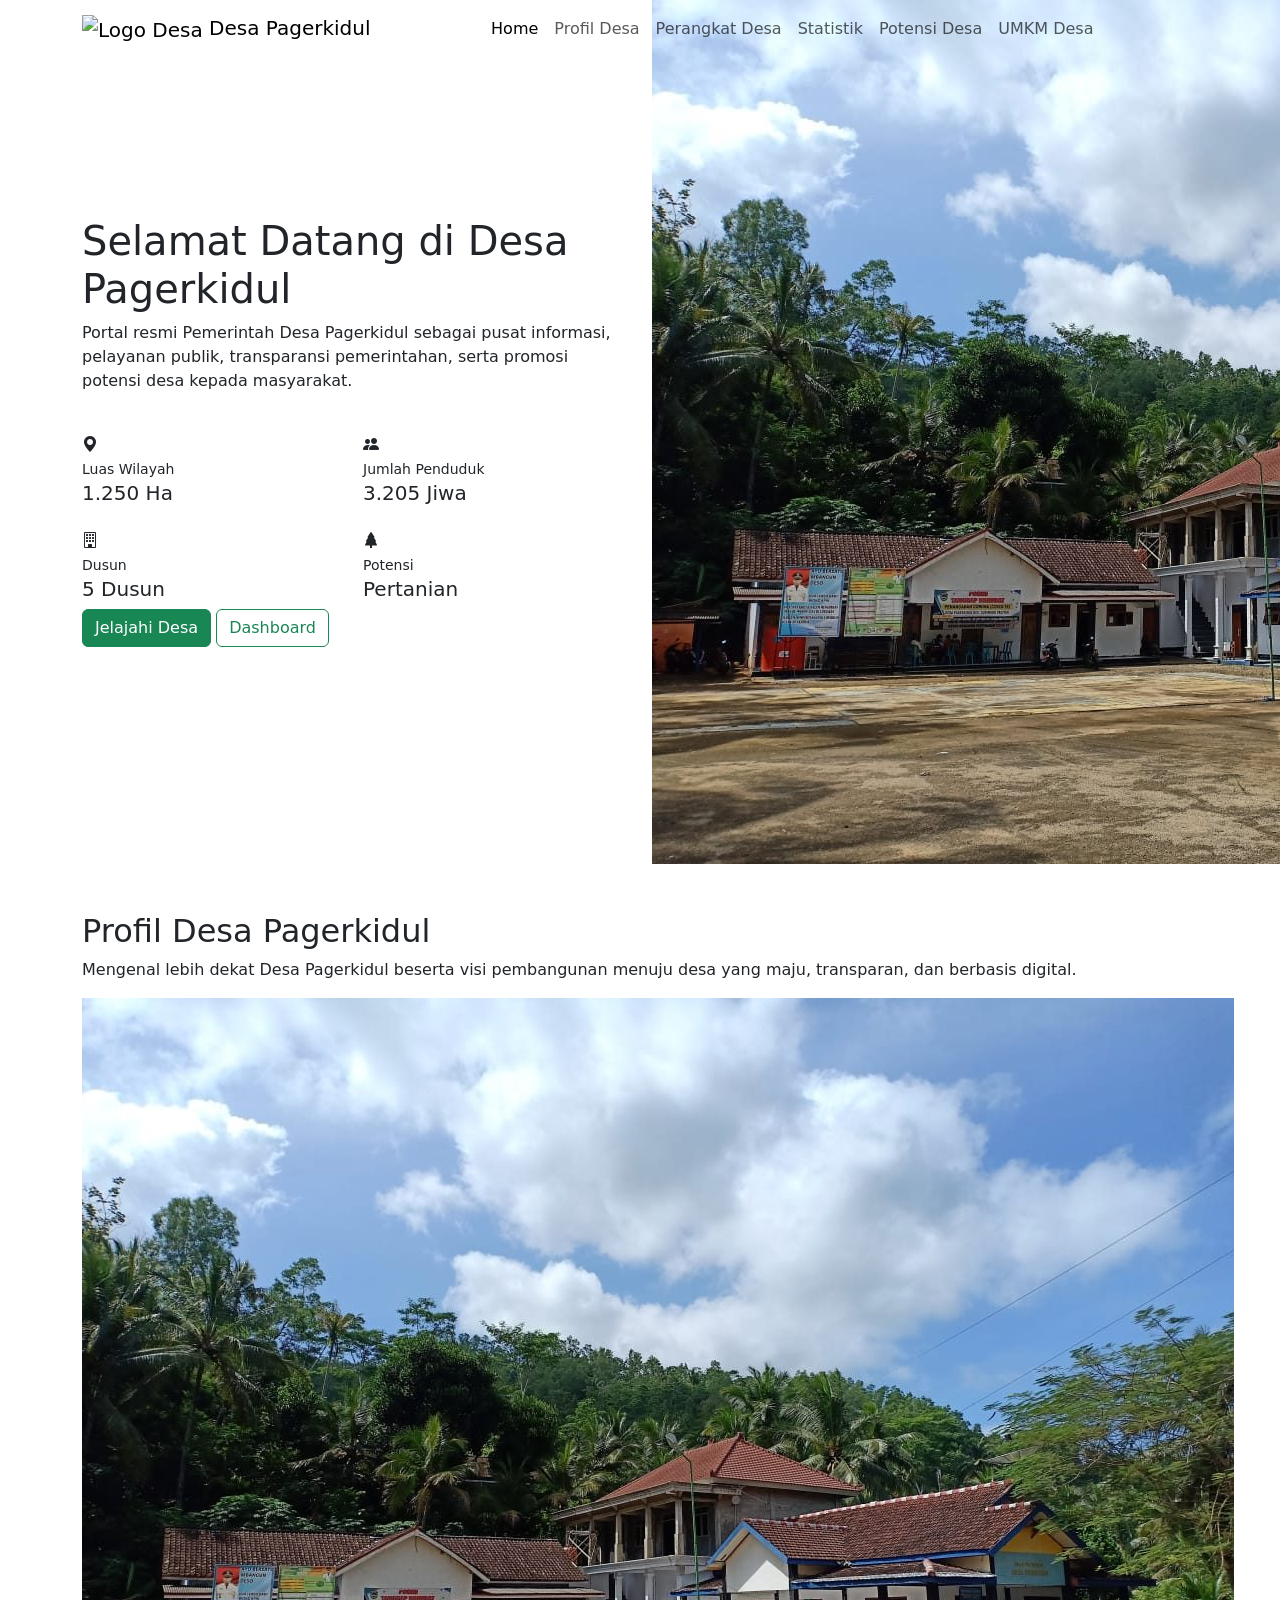
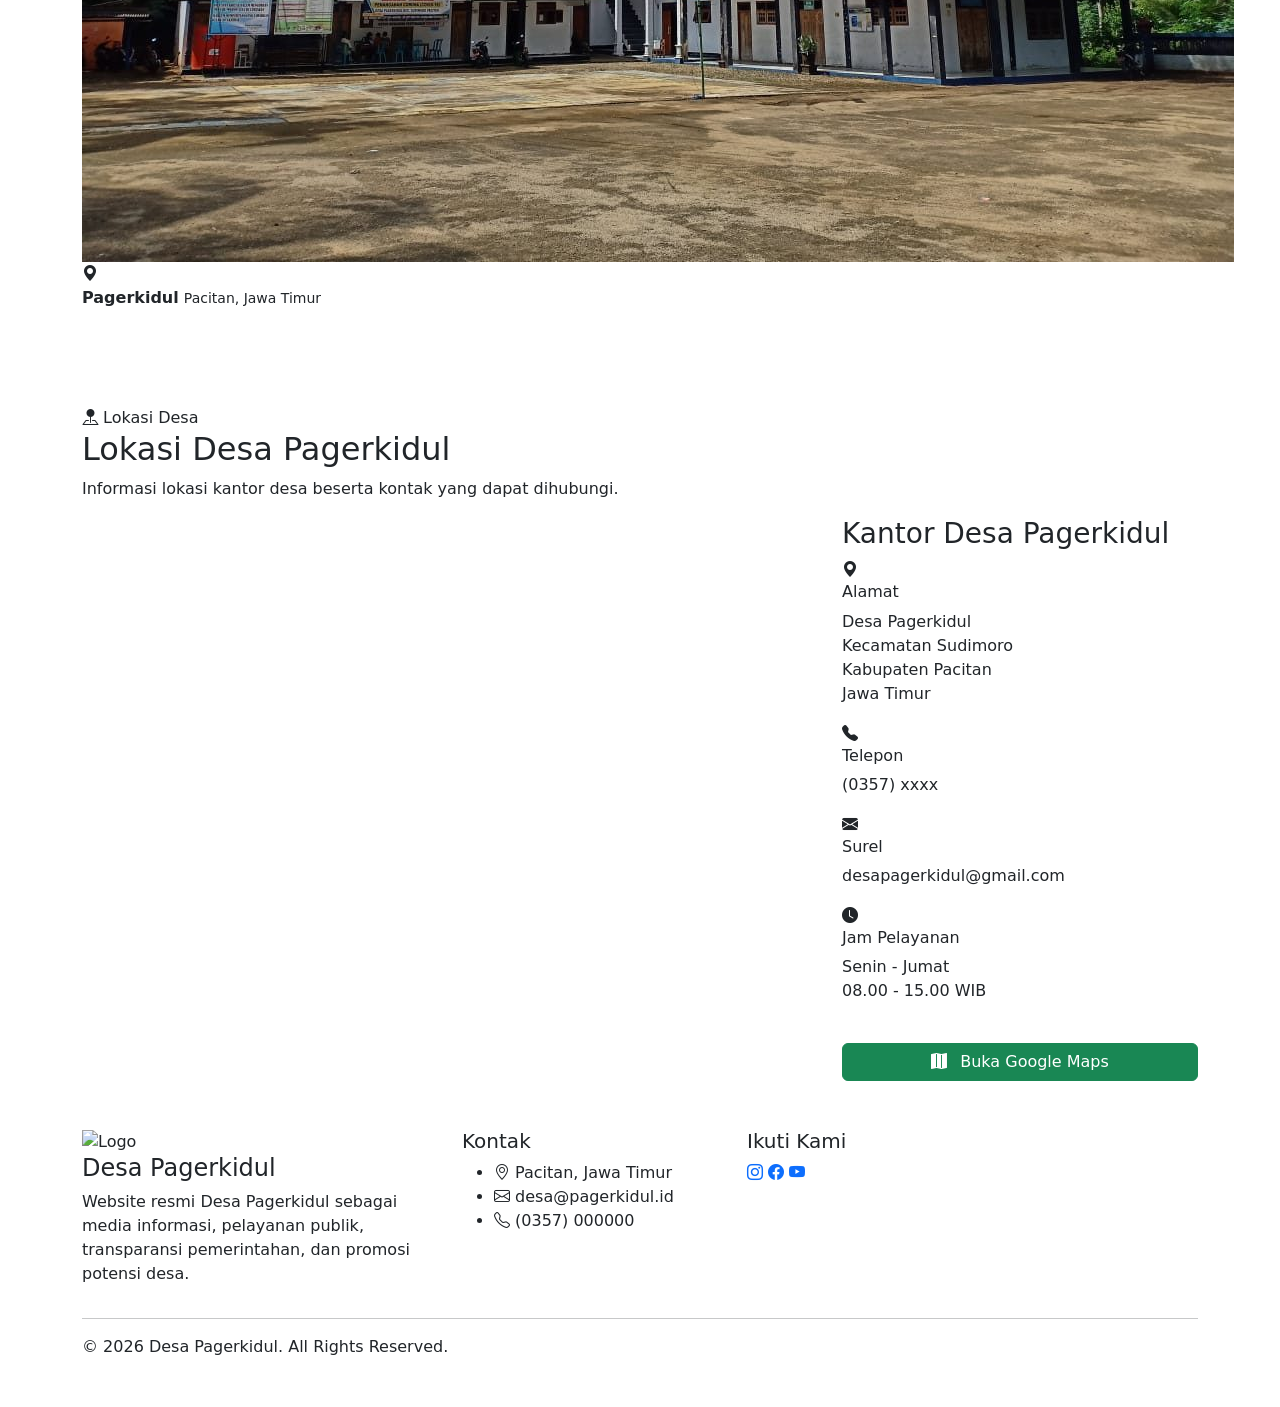
==== index.html @ 3f8c6edb "Fix image references after photo renames (desa.JPG to desa.jpg, foto.jpg to kepala desa-sunandi.jpg)" ====
<!DOCTYPE html>
<html lang="id">

<head>

    <meta charset="UTF-8">
    <meta name="viewport" content="width=device-width, initial-scale=1.0">
    <title>Desa Pagerkidul — Website Resmi Pemerintah Desa</title>
    <meta name="description" content="Website resmi Desa Pagerkidul, Kecamatan Sudimoro, Kabupaten Pacitan — profil desa, statistik, potensi, dan UMKM.">


    <!-- Bootstrap -->
    <link href="https://cdn.jsdelivr.net/npm/bootstrap@5.3.7/dist/css/bootstrap.min.css" rel="stylesheet">

    <!-- Bootstrap Icons -->
    <link rel="stylesheet" href="https://cdn.jsdelivr.net/npm/bootstrap-icons@1.13.1/font/bootstrap-icons.min.css">

    <!-- Google Font -->
    <link href="https://fonts.googleapis.com/css2?family=Poppins:wght@300;400;500;600;700;800&display=swap"
        rel="stylesheet">

    <!-- AOS -->
    <link href="https://unpkg.com/aos@2.3.4/dist/aos.css" rel="stylesheet">

    <!-- CSS -->
    <link rel="stylesheet" href="assets/css/style.css">
    <!-- Leaflet -->
    <link rel="stylesheet" href="https://unpkg.com/leaflet/dist/leaflet.css">
    <link rel="icon" href="assets/images/logo-pacitan.jpg">
    <link rel="stylesheet" href="https://cdn.jsdelivr.net/npm/glightbox/dist/css/glightbox.min.css">

    <script src="https://cdn.jsdelivr.net/npm/glightbox/dist/js/glightbox.min.js"></script>
</head>
<body>

    <!-- ===========================
            NAVBAR
    ============================ -->

    <nav class="navbar navbar-expand-lg fixed-top">

        <div class="container">

            <a class="navbar-brand" href="#home">

                <img src="assets/images/logo-pacitan.jpg" alt="Logo Desa">

                <span>Desa Pagerkidul</span>

            </a>

            <button class="navbar-toggler" type="button" data-bs-toggle="collapse" data-bs-target="#navbarMenu">

                <span class="navbar-toggler-icon"></span>

            </button>

            <div class="collapse navbar-collapse" id="navbarMenu">

                <ul class="navbar-nav mx-auto">

                    <li class="nav-item">
                        <a class="nav-link active" href="#home">Home</a>
                    </li>

                    <li class="nav-item">
                        <a class="nav-link" href="profil.html">Profil Desa</a>
                    </li>

                    <li class="nav-item">
                        <a class="nav-link" href="perangkat.html">Perangkat Desa</a>
                    </li>

                    <li class="nav-item">
                        <a class="nav-link" href="statistik.html">Statistik</a>
                    </li>

                    <li class="nav-item">
                        <a class="nav-link" href="potensi.html">Potensi Desa</a>
                    </li>

                    <li class="nav-item">
                        <a class="nav-link" href="umkm.html">UMKM Desa</a>
                    </li>



                </ul>

            </div>

        </div>

    </nav>

    <!-- ===========================
            HERO
    ============================ -->

    <section class="hero" id="home" data-aos="fade-up">

        <div class="container">

            <div class="row align-items-center gy-5">

                <div class="col-lg-6">

                    <h1>
                        Selamat Datang di
                        <span>Desa Pagerkidul</span>
                    </h1>

                    <p>
                        Portal resmi Pemerintah Desa Pagerkidul sebagai pusat informasi,
                        pelayanan publik, transparansi pemerintahan, serta promosi potensi
                        desa kepada masyarakat.
                    </p>

                    <div class="row g-3 mt-4">

                        <div class="col-6">
                            <div class="hero-info-card">
                                <i class="bi bi-geo-alt-fill"></i>
                                <div>
                                    <small>Luas Wilayah</small>
                                    <h5>1.250 Ha</h5>
                                </div>
                            </div>
                        </div>

                        <div class="col-6">
                            <div class="hero-info-card">
                                <i class="bi bi-people-fill"></i>
                                <div>
                                    <small>Jumlah Penduduk</small>
                                    <h5>3.205 Jiwa</h5>
                                </div>
                            </div>
                        </div>

                        <div class="col-6">
                            <div class="hero-info-card">
                                <i class="bi bi-building"></i>
                                <div>
                                    <small>Dusun</small>
                                    <h5>5 Dusun</h5>
                                </div>
                            </div>
                        </div>

                        <div class="col-6">
                            <div class="hero-info-card">
                                <i class="bi bi-tree-fill"></i>
                                <div>
                                    <small>Potensi</small>
                                    <h5>Pertanian</h5>
                                </div>
                            </div>
                        </div>

                    </div>

                    <div class="hero-button">
                        <a href="#profil" class="btn btn-success">Jelajahi Desa</a>
                        <a href="statistik.html" class="btn btn-outline-success">Dashboard</a>
                    </div>

                </div>

                <div class="col-lg-6">

                    <div class="hero-image-wrapper">
                        <img src="assets/images/desa.jpg" class="hero-image" alt="Desa Pagerkidul">
                    </div>

                </div>

            </div>

        </div>

    </section>

    <!-- SECTION DIVIDER -->
    <div class="divider-minimal">
        <span class="divider-dot-subtle"></span>
        <span class="divider-dot-subtle"></span>
        <span class="divider-dot-subtle"></span>
    </div>

    <!-- ===========================
     PROFIL DESA (Landing)
    ============================ -->

    <section class="about py-5" id="profil">

        <div class="container">

            <div class="section-title" data-aos="fade-up">
                <h2>Profil Desa Pagerkidul</h2>
                <p>
                    Mengenal lebih dekat Desa Pagerkidul beserta visi pembangunan
                    menuju desa yang maju, transparan, dan berbasis digital.
                </p>
            </div>

            <div class="row align-items-center g-5">

                <!-- FOTO -->
                <div class="col-lg-6" data-aos="fade-right">

                    <div class="about-image-wrapper">

                        <img src="assets/images/desa.jpg" class="about-image" alt="Desa Pagerkidul">

                        <div class="about-floating-card">

                            <i class="bi bi-geo-alt-fill"></i>

                            <div>
                                <strong>Pagerkidul</strong>
                                <small>Pacitan, Jawa Timur</small>
                            </div>

                        </div>

                    </div>

                </div>

                <!-- CONTENT -->
                <div class="col-lg-6">

                    <h2 class="about-title">Mengenal Desa Pagerkidul</h2>

                    <p class="about-desc">
                        Desa Pagerkidul merupakan salah satu desa di Kabupaten Pacitan
                        yang terus mengembangkan pelayanan publik berbasis informasi.
                    </p>

                    <div class="about-divider"></div>

                    <div class="vision-box">
                        <div class="icon-box">
                            <i class="bi bi-bullseye"></i>
                        </div>
                        <div>
                            <h5>Visi</h5>
                            <p>
                                Mewujudkan Desa Pagerkidul yang maju, mandiri,
                                transparan, sejahtera, dan berbasis teknologi informasi.
                            </p>
                        </div>
                    </div>

                    <div class="about-divider"></div>

<h5 class="mission-title">
                        <i class="bi bi-flag-fill"></i>
                        Misi
                    </h5>

                    <div class="mission-list">
                        <div class="mission-item"><i class="bi bi-check-circle-fill"></i>Pemerintahan Transparan</div>
                        <div class="mission-item"><i class="bi bi-check-circle-fill"></i>Pelayanan Publik Digital</div>
                        <div class="mission-item"><i class="bi bi-check-circle-fill"></i>Pengembangan Potensi Desa</div>
                        <div class="mission-item"><i class="bi bi-check-circle-fill"></i>Informasi Terpercaya</div>
                    </div>

                    <div class="about-buttons">
                        <a href="potensi.html" class="btn btn-success">Lihat Potensi</a>
                        <a href="#lokasi" class="btn btn-outline-success">Lokasi Desa</a>
                    </div>

                </div>

            </div>

        </div>

    </section>

    <!-- ===========================
        Lokasi (Landing)
    ============================ -->

    <!-- SECTION DIVIDER -->
    <div class="divider-minimal">
        <span class="divider-dot-subtle"></span>
        <span class="divider-dot-subtle"></span>
        <span class="divider-dot-subtle"></span>
    </div>

    <section class="map-section py-5" id="lokasi">

        <div class="container">

            <div class="section-title" data-aos="fade-up">

                <span class="section-badge">
                    <i class="bi bi-pin-map-fill"></i>
                    Lokasi Desa
                </span>

                <h2>Lokasi Desa Pagerkidul</h2>

                <p>
                    Informasi lokasi kantor desa beserta kontak yang dapat dihubungi.
                </p>

            </div>

            <div class="row g-4 align-items-stretch">

                <!-- MAP -->
                <div class="col-lg-8">

                    <div class="map-card">
                        <div id="map"></div>
                    </div>

                </div>

                <!-- INFO -->
                <div class="col-lg-4">

                    <div class="info-card">

                        <h3>Kantor Desa Pagerkidul</h3>

                        <div class="info-item">
                            <div class="info-icon"><i class="bi bi-geo-alt-fill"></i></div>
                            <div class="info-content">
                                <h6>Alamat</h6>
                                <p>
                                    Desa Pagerkidul<br>
                                    Kecamatan Sudimoro<br>
                                    Kabupaten Pacitan<br>
                                    Jawa Timur
                                </p>
                            </div>
                        </div>

                        <div class="info-item">
                            <div class="info-icon"><i class="bi bi-telephone-fill"></i></div>
                            <div class="info-content">
                                <h6>Telepon</h6>
                                <p>(0357) xxxx</p>
                            </div>
                        </div>

                        <div class="info-item">
                            <div class="info-icon"><i class="bi bi-envelope-fill"></i></div>
                            <div class="info-content">
<h6>Surel</h6>
                                <p>desapagerkidul@gmail.com</p>
                            </div>
                        </div>

                        <div class="info-item">
                            <div class="info-icon"><i class="bi bi-clock-fill"></i></div>
                            <div class="info-content">
                                <h6>Jam Pelayanan</h6>
                                <p>
                                    Senin - Jumat<br>
                                    08.00 - 15.00 WIB
                                </p>
                            </div>
                        </div>

                        <a href="https://www.google.com/maps?q=-8.235546364317507, 111.34908793723008"
                            target="_blank" class="btn btn-success w-100 mt-4">
                            <i class="bi bi-map-fill me-2"></i>
                            Buka Google Maps
                        </a>

                    </div>

                </div>

            </div>

        </div>

    </section>

    <!-- ===========================
        FOOTER
    ============================ -->

    <footer class="footer">

        <div class="container">

            <div class="row gy-5">

                <div class="col-lg-4">

                    <div class="footer-brand">
                        <img src="assets/images/logo-pacitan.jpg" class="footer-logo" alt="Logo">
                        <h4>Desa Pagerkidul</h4>
                    </div>

                    <p>
                        Website resmi Desa Pagerkidul sebagai media informasi,
                        pelayanan publik, transparansi pemerintahan,
                        dan promosi potensi desa.
                    </p>

                </div>



                <div class="col-lg-3">

                    <h5>Kontak</h5>

                    <ul>
                        <li><i class="bi bi-geo-alt"></i> Pacitan, Jawa Timur</li>
                        <li><i class="bi bi-envelope"></i> desa@pagerkidul.id</li>
                        <li><i class="bi bi-telephone"></i> (0357) 000000</li>
                    </ul>

                </div>

                <div class="col-lg-3">

                    <h5>Ikuti Kami</h5>

                    <div class="social">
                        <a href="#"><i class="bi bi-instagram"></i></a>
                        <a href="#"><i class="bi bi-facebook"></i></a>
                        <a href="#"><i class="bi bi-youtube"></i></a>
                    </div>

                </div>

            </div>

            <hr>

            <div class="copyright">
                © 2026 Desa Pagerkidul. All Rights Reserved.
            </div>

        </div>

    </footer>

    <!-- ===========================
        JAVASCRIPT
    ============================ -->

    <script src="https://cdn.jsdelivr.net/npm/bootstrap@5.3.7/dist/js/bootstrap.bundle.min.js"></script>

    <script src="https://unpkg.com/aos@2.3.4/dist/aos.js"></script>
    <script src="https://unpkg.com/leaflet/dist/leaflet.js"></script>

    <script>
        AOS.init({
            duration: 800,
            once: true,
            offset: 100
        });
    </script>

    <script>
        window.addEventListener("load", () => {
            if (window.location.hash) {
                const target = document.querySelector(window.location.hash);
                if (target) {
                    setTimeout(() => {
                        window.scrollTo({
                            top: target.offsetTop - 90,
                            behavior: "smooth"
                        });
                    }, 100);
                }
            }
        });
    </script>

    <script src="assets/js/script.js"></script>

</body>

</html>
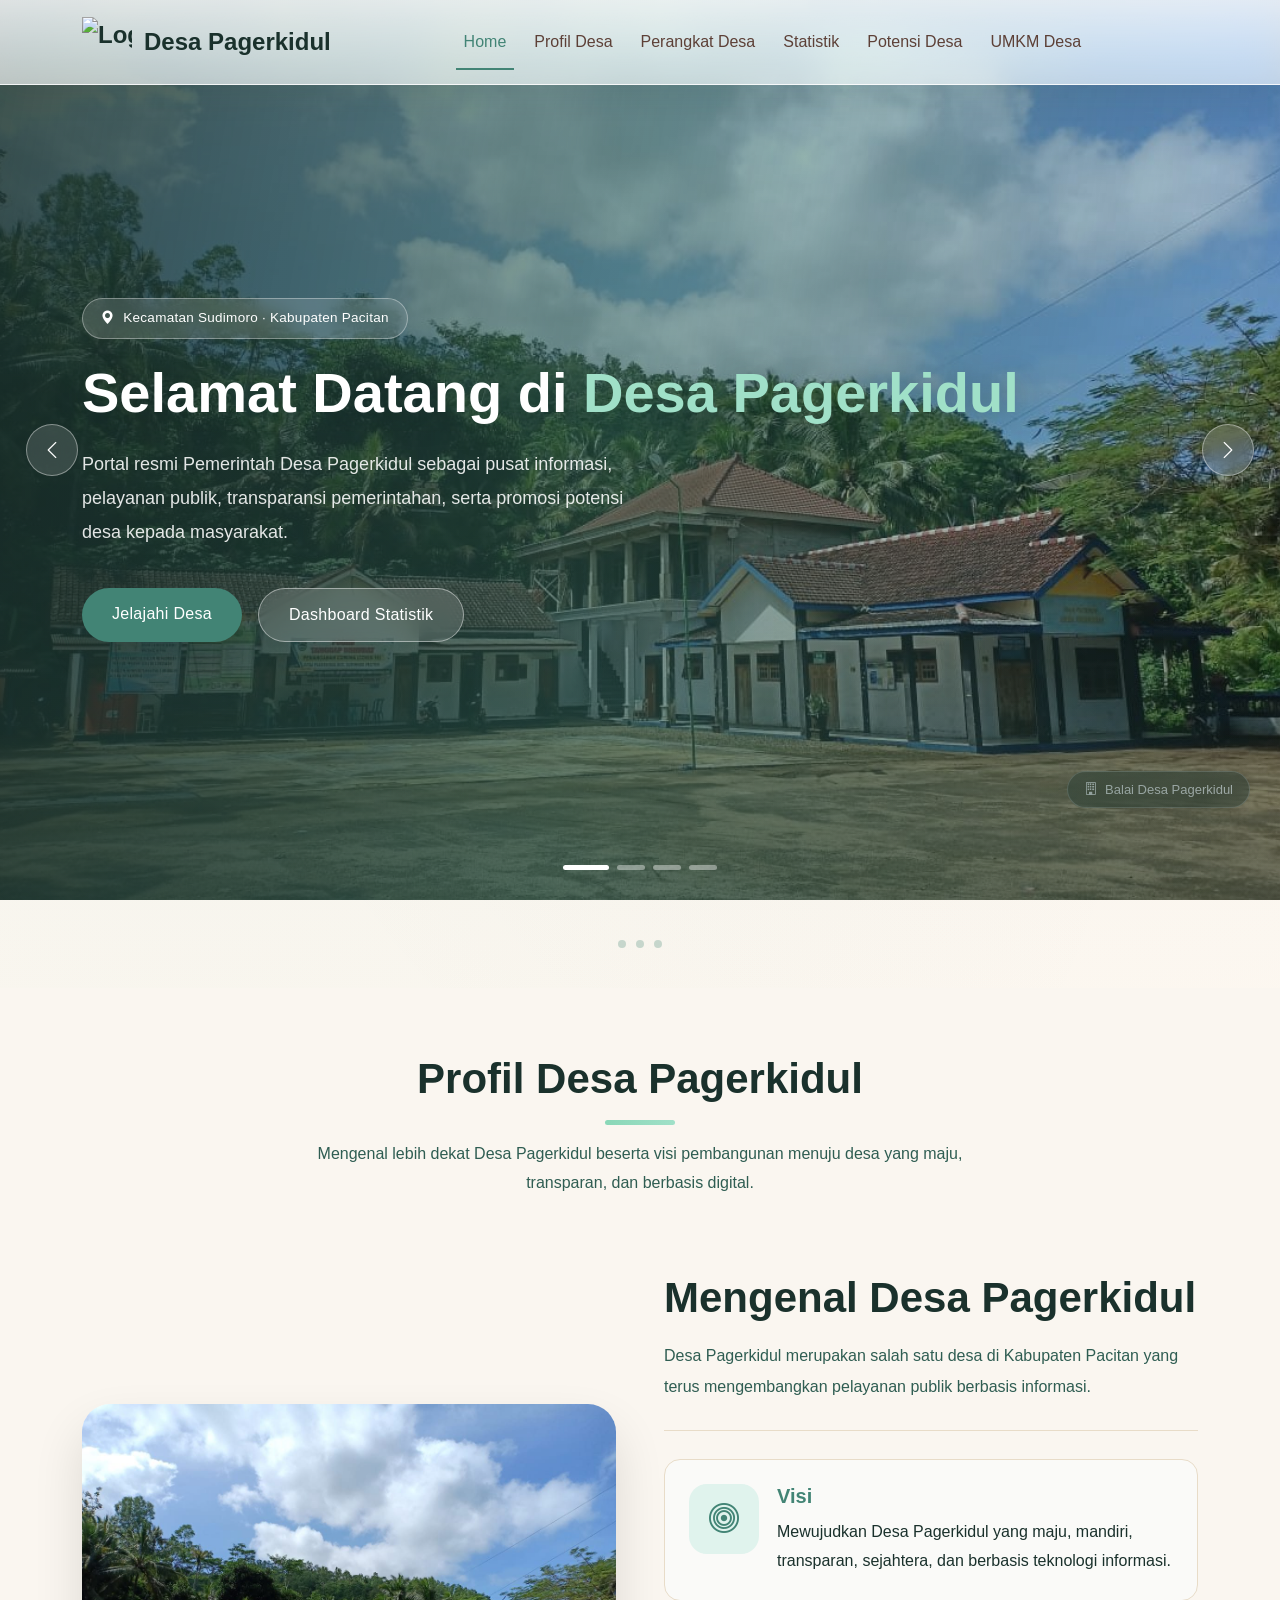
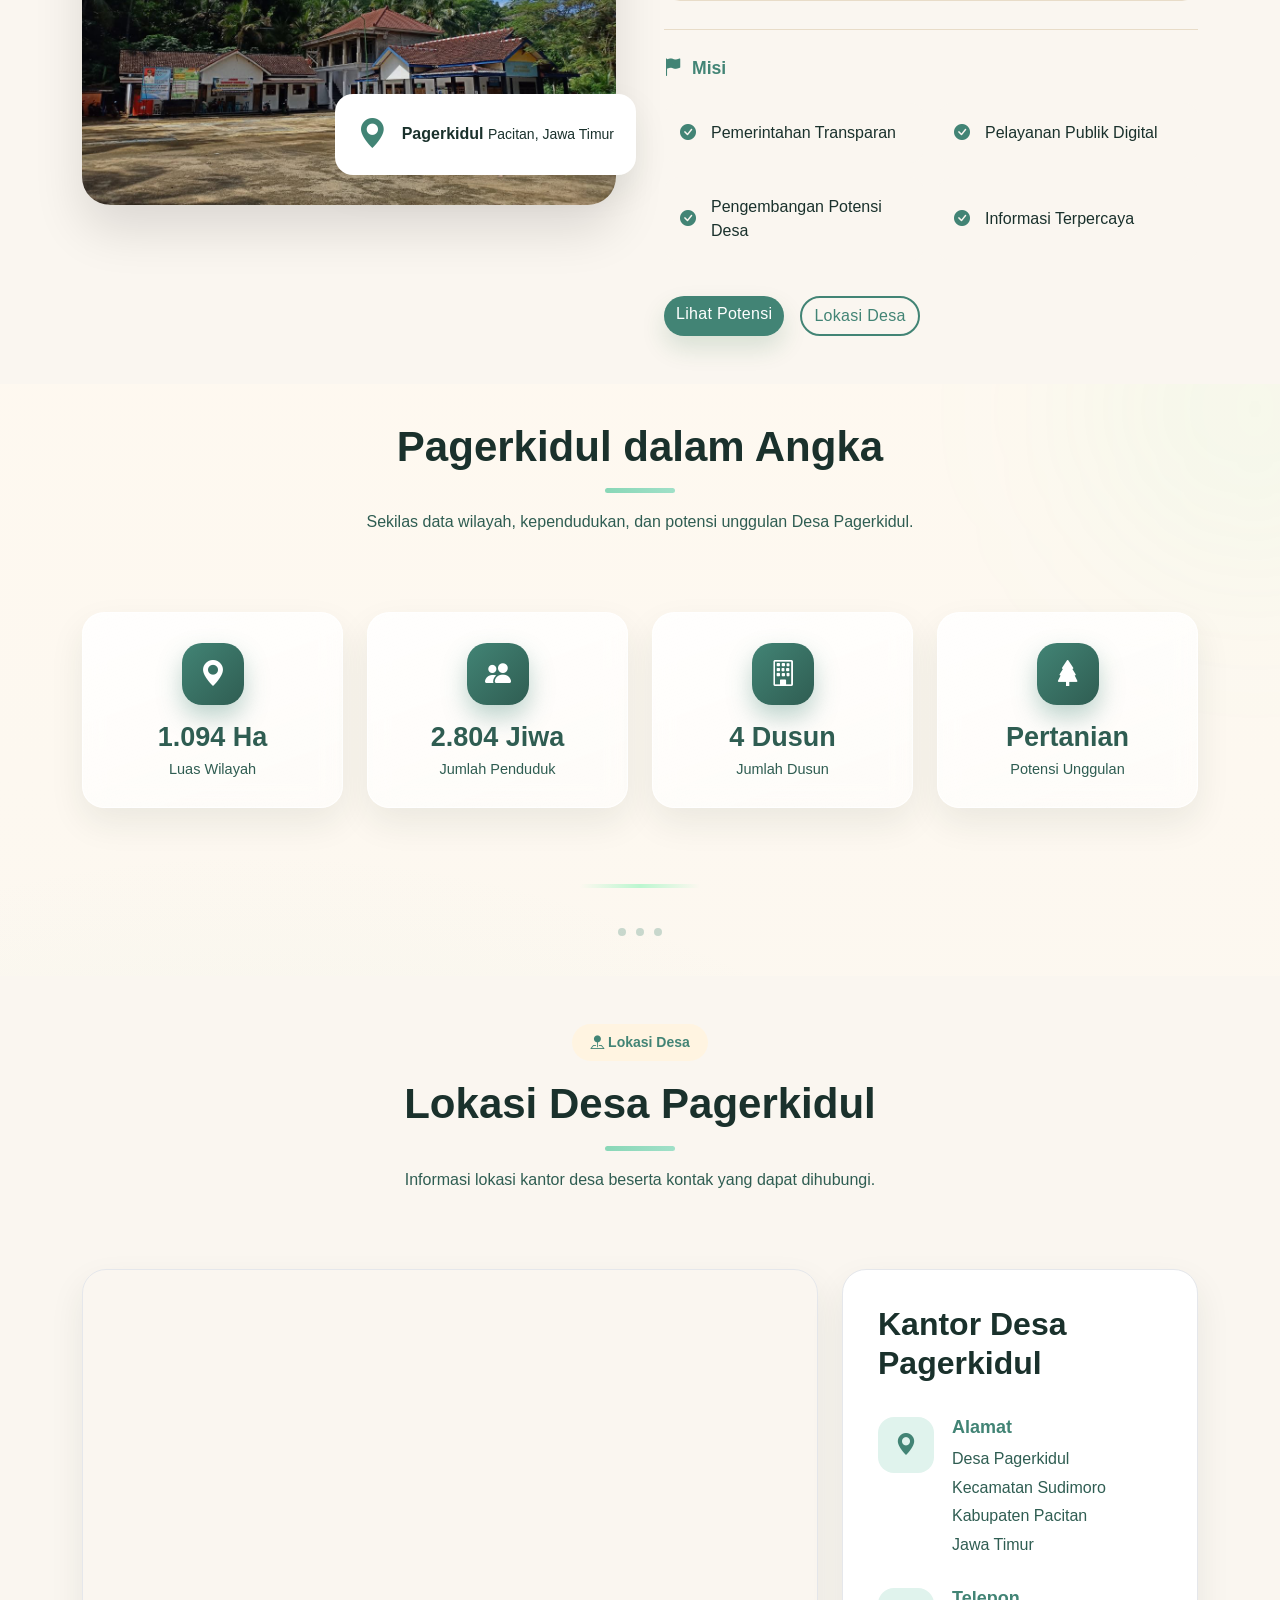
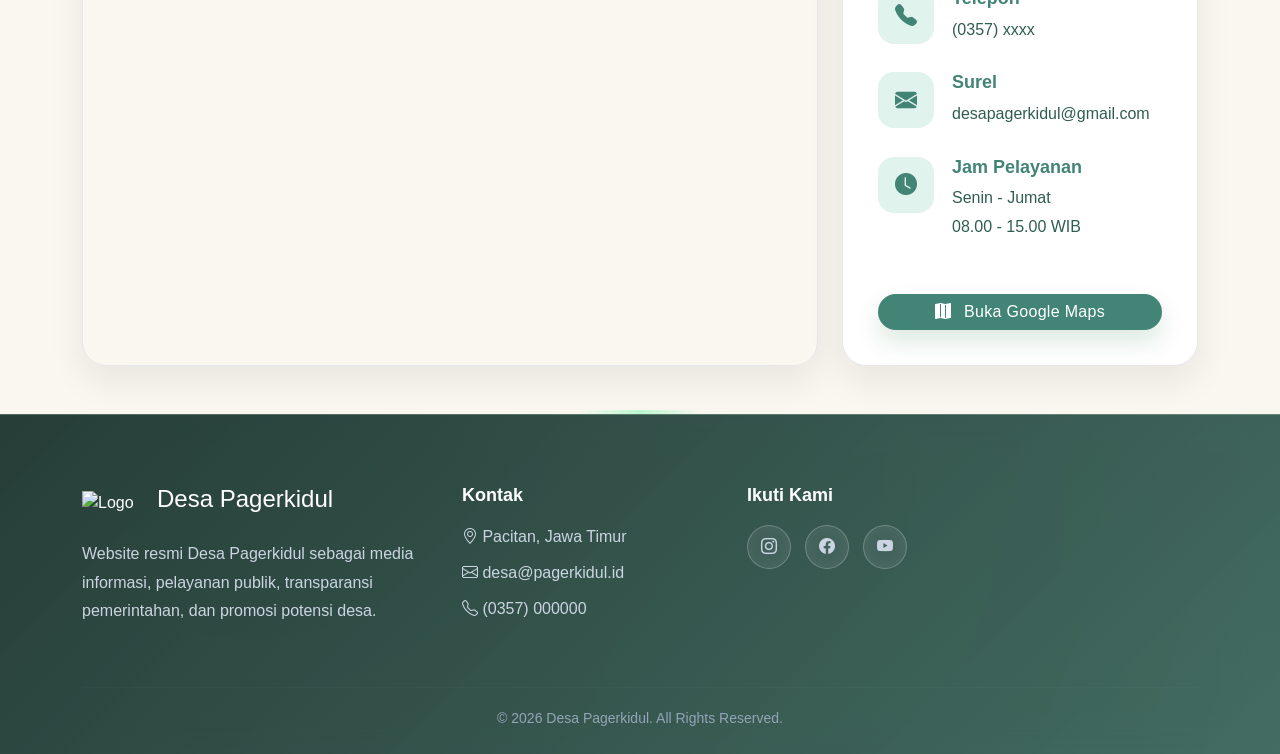
==== commit d24d2659: "Redesign Home: full-screen hero slideshow (3s), glass header/footer, stats moved below Visi & Misi" ====
--- a/index.html
+++ b/index.html
@@ -97,87 +97,68 @@
             HERO
     ============================ -->
 
-    <section class="hero" id="home" data-aos="fade-up">
-
-        <div class="container">
-
-            <div class="row align-items-center gy-5">
-
-                <div class="col-lg-6">
-
-                    <h1>
-                        Selamat Datang di
-                        <span>Desa Pagerkidul</span>
-                    </h1>
-
-                    <p>
-                        Portal resmi Pemerintah Desa Pagerkidul sebagai pusat informasi,
-                        pelayanan publik, transparansi pemerintahan, serta promosi potensi
-                        desa kepada masyarakat.
-                    </p>
-
-                    <div class="row g-3 mt-4">
-
-                        <div class="col-6">
-                            <div class="hero-info-card">
-                                <i class="bi bi-geo-alt-fill"></i>
-                                <div>
-                                    <small>Luas Wilayah</small>
-                                    <h5>1.250 Ha</h5>
-                                </div>
-                            </div>
-                        </div>
-
-                        <div class="col-6">
-                            <div class="hero-info-card">
-                                <i class="bi bi-people-fill"></i>
-                                <div>
-                                    <small>Jumlah Penduduk</small>
-                                    <h5>3.205 Jiwa</h5>
-                                </div>
-                            </div>
-                        </div>
-
-                        <div class="col-6">
-                            <div class="hero-info-card">
-                                <i class="bi bi-building"></i>
-                                <div>
-                                    <small>Dusun</small>
-                                    <h5>5 Dusun</h5>
-                                </div>
-                            </div>
-                        </div>
-
-                        <div class="col-6">
-                            <div class="hero-info-card">
-                                <i class="bi bi-tree-fill"></i>
-                                <div>
-                                    <small>Potensi</small>
-                                    <h5>Pertanian</h5>
-                                </div>
-                            </div>
-                        </div>
-
-                    </div>
-
-                    <div class="hero-button">
-                        <a href="#profil" class="btn btn-success">Jelajahi Desa</a>
-                        <a href="statistik.html" class="btn btn-outline-success">Dashboard</a>
-                    </div>
-
-                </div>
-
-                <div class="col-lg-6">
-
-                    <div class="hero-image-wrapper">
-                        <img src="assets/images/desa.jpg" class="hero-image" alt="Desa Pagerkidul">
-                    </div>
-
-                </div>
-
-            </div>
-
-        </div>
+    <section class="hero hero-full" id="home">
+
+        <div class="hero-slides" aria-hidden="true">
+
+            <div class="hero-slide active">
+                <img src="assets/images/desa.jpg" alt="Balai Desa Pagerkidul">
+                <span class="hero-slide-caption"><i class="bi bi-building"></i> Balai Desa Pagerkidul</span>
+            </div>
+
+            <div class="hero-slide">
+                <img src="assets/images/slide-pantai-1.jpg" alt="Pantai di Desa Pagerkidul" loading="lazy">
+                <span class="hero-slide-caption"><i class="bi bi-water"></i> Pantai Pagerkidul</span>
+            </div>
+
+            <div class="hero-slide">
+                <img src="assets/images/slide-pantai-2.jpg" alt="Keindahan pantai Desa Pagerkidul" loading="lazy">
+                <span class="hero-slide-caption"><i class="bi bi-sunrise"></i> Pesona Pantai Selatan</span>
+            </div>
+
+            <div class="hero-slide">
+                <img src="assets/images/slide-musdes.jpg" alt="Kegiatan musyawarah desa bersama KKN-PPM UGM" loading="lazy">
+                <span class="hero-slide-caption"><i class="bi bi-people"></i> Musyawarah Desa &amp; KKN-PPM UGM</span>
+            </div>
+
+        </div>
+
+        <div class="hero-overlay"></div>
+
+        <div class="container hero-content">
+
+            <span class="hero-badge" data-aos="fade-down">
+                <i class="bi bi-geo-alt-fill"></i>
+                Kecamatan Sudimoro &middot; Kabupaten Pacitan
+            </span>
+
+            <h1 data-aos="fade-up">
+                Selamat Datang di
+                <span>Desa Pagerkidul</span>
+            </h1>
+
+            <p data-aos="fade-up" data-aos-delay="100">
+                Portal resmi Pemerintah Desa Pagerkidul sebagai pusat informasi,
+                pelayanan publik, transparansi pemerintahan, serta promosi potensi
+                desa kepada masyarakat.
+            </p>
+
+            <div class="hero-button" data-aos="fade-up" data-aos-delay="200">
+                <a href="#profil" class="btn btn-success">Jelajahi Desa</a>
+                <a href="statistik.html" class="btn btn-glass">Dashboard Statistik</a>
+            </div>
+
+        </div>
+
+        <button class="hero-nav hero-prev" type="button" aria-label="Foto sebelumnya">
+            <i class="bi bi-chevron-left"></i>
+        </button>
+
+        <button class="hero-nav hero-next" type="button" aria-label="Foto berikutnya">
+            <i class="bi bi-chevron-right"></i>
+        </button>
+
+        <div class="hero-dots" aria-label="Pilih foto"></div>
 
     </section>
 
@@ -272,6 +253,62 @@
                         <a href="#lokasi" class="btn btn-outline-success">Lokasi Desa</a>
                     </div>
 
+                </div>
+
+            </div>
+
+        </div>
+
+    </section>
+
+    <!-- ===========================
+        STATISTIK SINGKAT (setelah Visi & Misi)
+    ============================ -->
+
+    <section class="stats-section" id="statistik-singkat">
+
+        <div class="container">
+
+            <div class="section-title" data-aos="fade-up">
+                <h2>Pagerkidul dalam Angka</h2>
+                <p>
+                    Sekilas data wilayah, kependudukan, dan potensi unggulan
+                    Desa Pagerkidul.
+                </p>
+            </div>
+
+            <div class="row g-4">
+
+                <div class="col-6 col-lg-3" data-aos="fade-up">
+                    <div class="stat-card">
+                        <div class="stat-icon"><i class="bi bi-geo-alt-fill"></i></div>
+                        <h3><span class="stat-number" data-count="1250">0</span> Ha</h3>
+                        <p>Luas Wilayah</p>
+                    </div>
+                </div>
+
+                <div class="col-6 col-lg-3" data-aos="fade-up" data-aos-delay="100">
+                    <div class="stat-card">
+                        <div class="stat-icon"><i class="bi bi-people-fill"></i></div>
+                        <h3><span class="stat-number" data-count="3205">0</span> Jiwa</h3>
+                        <p>Jumlah Penduduk</p>
+                    </div>
+                </div>
+
+                <div class="col-6 col-lg-3" data-aos="fade-up" data-aos-delay="200">
+                    <div class="stat-card">
+                        <div class="stat-icon"><i class="bi bi-building"></i></div>
+                        <h3><span class="stat-number" data-count="5">0</span> Dusun</h3>
+                        <p>Jumlah Dusun</p>
+                    </div>
+                </div>
+
+                <div class="col-6 col-lg-3" data-aos="fade-up" data-aos-delay="300">
+                    <div class="stat-card">
+                        <div class="stat-icon"><i class="bi bi-tree-fill"></i></div>
+                        <h3>Pertanian</h3>
+                        <p>Potensi Unggulan</p>
+                    </div>
                 </div>
 
             </div>
--- a/assets/css/style.css
+++ b/assets/css/style.css
@@ -0,0 +1,2631 @@
+/* =====================================================
+   ROOT
+===================================================== */
+
+:root {
+    --primary: #428475;
+    --primary-dark: #2F5D52;
+    --primary-light: #89D7B7;
+
+    --accent: #89D7B7;
+    --accent-light: #A0E0C8;
+
+    --secondary: #FFF4E1;
+
+    --text: #1A312C;
+    --text-light: #2F5D52;
+
+    --background: #F9F6F0;
+
+    --border: #E8DCC8;
+
+    --shadow: 0 15px 35px rgba(26, 49, 44, .08);
+
+    --radius: 22px;
+}
+
+
+/* =====================================================
+   RESET
+===================================================== */
+
+* {
+    margin: 0;
+    padding: 0;
+    box-sizing: border-box;
+}
+
+html {
+    scroll-behavior: smooth;
+}
+
+body {
+
+    font-family: 'Poppins', sans-serif;
+    color: var(--text);
+    overflow-x: hidden;
+
+    background:
+        radial-gradient(circle at 15% 15%, rgba(66, 132, 117, .06), transparent 28%),
+        radial-gradient(circle at 85% 10%, rgba(26, 49, 44, .04), transparent 25%),
+        radial-gradient(circle at 20% 90%, rgba(137, 215, 183, .2), transparent 30%),
+        linear-gradient(180deg,
+            #FFFBF7 0%,
+            #FFF9F0 40%,
+            #F9F6F0 100%);
+
+}
+
+img {
+    display: block;
+    max-width: 100%;
+    transition: .35s;
+}
+
+.hero-image,
+.about-image,
+.gallery-item img {
+    will-change: transform;
+}
+
+a {
+
+    text-decoration: none;
+
+}
+
+section {
+    padding: 60px 0;
+    position: relative;
+    overflow: hidden;
+    z-index: 1;
+}
+
+section::before {
+
+    content: "";
+
+    position: absolute;
+
+    width: 350px;
+    height: 350px;
+
+    border-radius: 50%;
+
+    background: rgba(74, 222, 128, .05);
+
+    filter: blur(90px);
+
+    top: -150px;
+    right: -150px;
+
+    pointer-events: none;
+
+}
+
+section:nth-child(even)::before {
+
+    left: -150px;
+    right: auto;
+
+}
+
+
+/* =====================================================
+   SECTION TITLE
+===================================================== */
+
+.section-title {
+    text-align: center;
+    margin-bottom: 75px;
+    max-width: 720px;
+    margin-left: auto;
+    margin-right: auto;
+}
+
+.section-title h2::after {
+
+    content: "";
+
+    display: block;
+
+    width: 70px;
+    height: 5px;
+
+    margin: 16px auto 0;
+
+    border-radius: 999px;
+
+    background: linear-gradient(90deg, var(--accent), var(--accent-light));
+
+}
+
+.section-title span {
+
+    display: inline-block;
+    padding: 8px 18px;
+
+    border-radius: 999px;
+
+    background: var(--secondary);
+
+    color: var(--primary);
+
+    font-size: 14px;
+    font-weight: 600;
+
+}
+
+.section-title h2 {
+
+    margin-top: 18px;
+
+    font-size: 42px;
+    font-weight: 700;
+
+}
+
+.section-title p {
+    margin-top: 15px;
+    color: var(--text-light);
+    line-height: 1.8;
+    max-width: 650px;
+    margin-left: auto;
+    margin-right: auto;
+}
+
+
+/* =====================================================
+   NAVBAR
+===================================================== */
+
+.navbar {
+    background: rgba(255, 255, 255, .94);
+    backdrop-filter: blur(18px);
+    padding: 12px 0;
+    transition: .35s;
+    box-shadow: 0 4px 18px rgba(0, 0, 0, .05);
+    border-bottom: 1px solid rgba(66, 132, 117, .08);
+}
+
+.navbar.scrolled {
+
+    background: #fff;
+
+    padding: 8px 0;
+
+    box-shadow: 0 10px 30px rgba(0, 0, 0, .08);
+
+}
+
+.navbar-brand {
+
+    display: flex;
+    align-items: center;
+    gap: 12px;
+
+    font-size: 1.5rem;
+    font-weight: 700;
+
+    color: var(--text) !important;
+
+}
+
+.navbar-brand img {
+
+    width: 50px;
+    height: 50px;
+    object-fit: contain;
+
+}
+
+.navbar-nav {
+
+    gap: 12px;
+
+}
+
+.nav-link {
+
+    position: relative;
+
+    color: #5D4037 !important;
+
+    font-weight: 500;
+
+    transition: .3s;
+
+}
+
+.nav-link:hover,
+.nav-link.active {
+
+    color: var(--primary) !important;
+
+}
+
+.nav-link::after {
+
+    content: "";
+
+    position: absolute;
+
+    left: 0;
+    bottom: -8px;
+
+    width: 0;
+    height: 2px;
+
+    background: var(--primary);
+
+    transition: .3s;
+
+}
+
+.nav-link:hover::after,
+.nav-link.active::after {
+
+    width: 100%;
+
+}
+
+
+
+
+/* =====================================================
+   BUTTON
+===================================================== */
+
+.btn {
+
+    border-radius: 999px;
+
+    transition: .3s;
+
+    font-weight: 500;
+
+    letter-spacing: .3px;
+
+}
+
+.btn:hover {
+
+    transform: translateY(-3px);
+
+    box-shadow: 0 15px 28px rgba(0, 0, 0, .10);
+
+}
+
+.btn-success {
+
+    background: var(--primary);
+    border: none;
+    box-shadow: 0 12px 25px rgba(22, 101, 52, .15);
+
+}
+
+.btn-success:hover {
+
+    background: var(--primary-dark);
+
+}
+
+.btn-outline-success {
+
+    border: 2px solid var(--primary);
+
+    color: var(--primary);
+
+}
+
+.btn-outline-success:hover {
+
+    background: var(--primary);
+
+    color: #fff;
+
+}
+
+.btn-login {
+
+    padding: 12px 28px;
+
+    background: var(--primary);
+
+    color: #fff;
+
+}
+
+.btn-login:hover {
+
+    background: var(--primary-dark);
+
+}
+
+
+/* =====================================================
+   HERO
+===================================================== */
+
+.hero {
+
+    padding-top: 120px;
+    padding-bottom: 60px;
+
+    position: relative;
+    overflow: hidden;
+
+}
+
+.hero::before {
+
+    content: "";
+
+    position: absolute;
+
+    width: 500px;
+    height: 500px;
+
+    border-radius: 50%;
+
+    background: #C5E8DF;
+
+    filter: blur(140px);
+
+    top: -220px;
+    right: -180px;
+
+    opacity: .5;
+
+}
+
+.hero::after {
+
+    content: "";
+
+    position: absolute;
+
+    width: 380px;
+    height: 380px;
+
+    border-radius: 50%;
+
+    background: #FFF4E1;
+
+    filter: blur(120px);
+
+    bottom: -180px;
+    left: -120px;
+
+    opacity: .5;
+
+}
+
+.hero .container {
+
+    position: relative;
+    z-index: 2;
+
+}
+
+
+
+.hero h1 {
+
+    margin: 22px 0;
+
+    font-size: 56px;
+
+    font-weight: 800;
+
+    line-height: 1.15;
+
+}
+
+.hero h1 span {
+
+    color: var(--primary);
+
+}
+
+.hero p {
+
+    max-width: 560px;
+
+    font-size: 18px;
+
+    line-height: 1.9;
+
+    color: var(--text-light);
+
+}
+
+.hero-button {
+
+    display: flex;
+
+    gap: 16px;
+
+    margin-top: 38px;
+
+    flex-wrap: wrap;
+
+}
+
+.hero-button .btn {
+
+    padding: 14px 30px;
+
+}
+
+@keyframes floatImage {
+
+    0%,
+    100% {
+        transform: translateY(0);
+    }
+
+    50% {
+        transform: translateY(-10px);
+    }
+
+}
+
+
+/* HERO SMALL CARD */
+
+.hero-info-card {
+
+    display: flex;
+
+    align-items: center;
+
+    gap: 16px;
+
+    background: #fff;
+
+    border-radius: 18px;
+
+    padding: 18px;
+
+    border: 1px solid var(--border);
+
+    box-shadow: 0 10px 24px rgba(0, 0, 0, .05);
+
+    transition: .3s;
+
+    height: 100%;
+
+}
+
+.hero-info-card:hover {
+
+    transform: translateY(-6px);
+
+}
+
+.hero-info-card i {
+
+    width: 52px;
+    height: 52px;
+
+    display: flex;
+    align-items: center;
+    justify-content: center;
+
+    border-radius: 14px;
+
+    background: #E0F3ED;
+
+    color: #428475;
+
+    font-size: 22px;
+
+}
+
+.hero-info-card small {
+
+    display: block;
+
+    color: var(--text-light);
+
+}
+
+.hero-info-card h5 {
+
+    margin: 4px 0 0;
+
+    font-weight: 700;
+
+}
+
+
+/* HERO IMAGE */
+
+.hero-image-wrapper {
+
+    position: relative;
+
+}
+
+.hero-image {
+
+    width: 100%;
+
+    border-radius: 28px;
+
+    box-shadow: 0 25px 55px rgba(0, 0, 0, .12);
+    animation: floatImage 5s ease-in-out infinite;
+
+}
+
+
+
+.hero-image:hover {
+
+    filter: brightness(1.05);
+
+}
+
+.chart-card,
+.staff-card,
+.chief-card,
+.info-card,
+.map-card,
+.gallery-item {
+    transition: .35s;
+}
+
+.chart-card:hover,
+.staff-card:hover,
+.chief-card:hover,
+.info-card:hover,
+.map-card:hover,
+.gallery-item:hover {
+    transform: translateY(-8px);
+    box-shadow: 0 24px 55px rgba(0, 0, 0, .12);
+}
+
+/* =====================================================
+   DASHBOARD
+===================================================== */
+
+.dashboard {
+
+    position: relative;
+
+    overflow: hidden;
+
+    background: #FFFFFF;
+
+}
+
+.dashboard::before {
+
+    content: "";
+
+    position: absolute;
+
+    width: 380px;
+    height: 380px;
+
+    border-radius: 50%;
+
+    background: #BBF7D0;
+
+    filter: blur(130px);
+
+    left: -180px;
+    top: -120px;
+
+    opacity: 0;
+
+}
+
+.dashboard::after {
+
+    content: "";
+
+    position: absolute;
+
+    width: 320px;
+    height: 320px;
+
+    border-radius: 50%;
+
+    background: #DCFCE7;
+
+    filter: blur(120px);
+
+    right: -120px;
+    bottom: -120px;
+
+    opacity: 0;
+
+}
+
+.dashboard .container {
+
+    position: relative;
+    z-index: 2;
+
+}
+
+.section-badge {
+
+    display: inline-block;
+
+    padding: 8px 18px;
+
+    border-radius: 999px;
+
+    background: #E0F3ED;
+
+    color: #428475;
+
+    font-size: 14px;
+    font-weight: 600;
+
+}
+
+.chart-card {
+
+    position: relative;
+
+    background: #fff;
+
+    border-radius: 24px;
+
+    padding: 32px;
+
+    border: 1px solid #E5E7EB;
+
+    box-shadow: var(--shadow);
+
+    overflow: hidden;
+
+    transition: .3s;
+
+}
+
+.chart-card:hover {
+
+    transform: translateY(-6px);
+
+}
+
+.chart-card::before {
+
+    content: "";
+
+    position: absolute;
+
+    top: 0;
+    left: 0;
+
+    width: 100%;
+    height: 5px;
+
+    background: linear-gradient(90deg, var(--accent), var(--accent-light));
+
+}
+
+.chart-card h4 {
+
+    display: flex;
+    align-items: center;
+    gap: 10px;
+
+    margin-bottom: 20px;
+    padding-bottom: 14px;
+
+    border-bottom: 1px solid var(--border);
+
+    font-size: 1.25rem;
+    font-weight: 600;
+
+}
+
+.chart-card h4 i {
+
+    color: var(--primary);
+
+}
+
+.chart-card canvas {
+
+    width: 100% !important;
+    height: 320px !important;
+
+}
+
+.chart-large canvas {
+
+    height: 360px !important;
+
+}
+
+.chart-donut canvas {
+
+    height: 340px !important;
+
+}
+
+
+/* =====================================================
+   ABOUT
+===================================================== */
+
+.about {
+
+    position: relative;
+
+    overflow: hidden;
+
+    background: #FAF6F0;
+
+}
+
+.about::before {
+
+    content: "";
+
+    position: absolute;
+
+    width: 340px;
+    height: 340px;
+
+    background: #DCFCE7;
+
+    border-radius: 50%;
+
+    filter: blur(120px);
+
+    left: -140px;
+    top: -120px;
+
+    opacity: 0;
+
+}
+
+.about::after {
+
+    content: "";
+
+    position: absolute;
+
+    width: 280px;
+    height: 280px;
+
+    background: #BBF7D0;
+
+    border-radius: 50%;
+
+    filter: blur(120px);
+
+    right: -120px;
+    bottom: -120px;
+
+    opacity: 0;
+
+}
+
+.about .container {
+
+    position: relative;
+    z-index: 2;
+
+}
+
+.about-image-wrapper {
+
+    position: relative;
+
+}
+
+.about-image {
+
+    width: 100%;
+
+    border-radius: 28px;
+
+    box-shadow: 0 25px 50px rgba(0, 0, 0, .12);
+
+}
+
+.about-floating-card {
+
+    position: absolute;
+
+    right: -20px;
+    bottom: 30px;
+
+    display: flex;
+    align-items: center;
+    gap: 15px;
+
+    background: #fff;
+
+    padding: 18px 22px;
+
+    border-radius: 18px;
+
+    box-shadow: var(--shadow);
+
+}
+
+.about-floating-card i {
+
+    font-size: 30px;
+
+    color: var(--primary);
+
+}
+
+.about-title {
+
+    font-size: 42px;
+
+    font-weight: 700;
+
+    margin-bottom: 18px;
+
+}
+
+.about-desc {
+
+    color: var(--text-light);
+
+    line-height: 1.9;
+
+}
+
+.about-divider {
+
+    width: 100%;
+    height: 1px;
+
+    background: var(--border);
+
+    margin: 28px 0;
+
+}
+
+.vision-box {
+
+    display: flex;
+
+    gap: 18px;
+
+    align-items: flex-start;
+
+    background: #FAFAF8;
+
+    border: 1px solid #E8DCC8;
+
+    border-radius: 16px;
+
+    padding: 24px;
+
+    margin-bottom: 28px;
+
+}
+
+.icon-box {
+
+    width: 70px;
+    height: 70px;
+
+    display: flex;
+    justify-content: center;
+    align-items: center;
+
+    border-radius: 18px;
+
+    background: #E0F3ED;
+
+    flex-shrink: 0;
+
+}
+
+.icon-box i {
+
+    font-size: 30px;
+
+    color: var(--primary);
+
+}
+
+.vision-box h5 {
+
+    color: var(--primary);
+
+    font-weight: 700;
+
+    margin-bottom: 10px;
+
+}
+
+.vision-box p {
+
+    margin: 0;
+
+    line-height: 1.8;
+
+}
+
+.mission-title {
+
+    display: flex;
+
+    align-items: center;
+
+    gap: 10px;
+
+    margin-bottom: 24px;
+
+    margin-top: 20px;
+
+    color: var(--primary);
+
+    font-weight: 700;
+
+    font-size: 1.1rem;
+
+}
+
+.mission-list {
+
+    display: grid;
+
+    grid-template-columns: 1fr 1fr;
+
+    gap: 14px;
+
+}
+
+.mission-item {
+
+    display: flex;
+
+    align-items: center;
+
+    gap: 15px;
+
+    padding: 18px 16px;
+
+    border-radius: 14px;
+
+    background: #FAF6F0;
+
+    transition: .3s;
+
+}
+
+.mission-item:hover {
+
+    background: #E0F3ED;
+
+    transform: translateX(6px);
+
+}
+
+.mission-item i {
+
+    color: var(--primary);
+
+}
+
+.about-buttons {
+
+    display: flex;
+
+    gap: 16px;
+
+    margin-top: 35px;
+
+    flex-wrap: wrap;
+
+}
+
+/* =====================================================
+   PERANGKAT DESA
+===================================================== */
+
+.officials {
+
+    background: #FFFFFF;
+
+}
+
+.chief-wrapper {
+
+    display: flex;
+
+    justify-content: center;
+
+    margin-bottom: 60px;
+
+}
+
+.chief-card {
+    max-width: 320px;
+    width: 100%;
+    background: #fff;
+    border-radius: 28px;
+    padding: 40px 30px;
+    text-align: center;
+    border: 1px solid #E5E7EB;
+    box-shadow: 0 18px 40px rgba(0, 0, 0, .08);
+    transition: .35s;
+    position: relative;
+    margin-left: auto;
+    margin-right: auto;
+}
+
+.chief-card::before,
+.staff-card::before {
+
+    content: "";
+
+    position: absolute;
+
+    top: 0;
+
+    left: 50%;
+
+    transform: translateX(-50%);
+
+    width: 90px;
+
+    height: 6px;
+
+    border-radius: 0 0 10px 10px;
+
+    background: var(--primary);
+
+}
+
+.chief-card:hover {
+
+    transform: translateY(-8px);
+
+}
+
+.chief-card img {
+
+    width: 170px;
+
+    height: 170px;
+
+    object-fit: cover;
+
+    border-radius: 50%;
+
+    border: 6px solid #E0F3ED;
+
+    margin: 0 auto 25px;
+
+}
+
+.chief-card h3 {
+
+    font-size: 28px;
+
+    font-weight: 700;
+
+    margin-bottom: 10px;
+
+}
+
+.chief-card span {
+
+    display: inline-block;
+
+    padding: 8px 22px;
+
+    background: #E0F3ED;
+
+    color: #428475;
+
+    border-radius: 999px;
+
+    font-weight: 600;
+
+}
+
+.staff-card {
+
+    background: #fff;
+
+    border-radius: 22px;
+
+    padding: 32px;
+
+    text-align: center;
+
+    border: 1px solid #E5E7EB;
+
+    box-shadow: 0 10px 30px rgba(0, 0, 0, .06);
+
+    transition: .35s;
+
+    height: 100%;
+
+}
+
+.staff-card:hover {
+
+    transform: translateY(-8px);
+
+    box-shadow: 0 20px 40px rgba(0, 0, 0, .10);
+
+}
+
+.staff-card img {
+
+    width: 120px;
+
+    height: 120px;
+
+    object-fit: cover;
+
+    border-radius: 50%;
+
+    border: 5px solid #E0F3ED;
+
+    margin: 0 auto 20px;
+
+}
+
+.staff-card h5 {
+
+    margin-bottom: 8px;
+
+    font-size: 20px;
+
+    font-weight: 700;
+
+}
+
+.staff-card span {
+
+    color: var(--primary);
+
+    font-weight: 600;
+
+}
+
+/* ==========================================
+   POTENSI DESA
+========================================== */
+
+.gallery {
+
+    background: #FFFFFF;
+    position: relative;
+    overflow: hidden;
+
+}
+
+.gallery::before {
+
+    content: "";
+    position: absolute;
+
+    width: 420px;
+    height: 420px;
+
+    background: #BBF7D0;
+
+    border-radius: 50%;
+
+    filter: blur(140px);
+
+    top: -180px;
+    right: -150px;
+
+    opacity: 0;
+
+}
+
+.gallery::after {
+
+    content: "";
+    position: absolute;
+
+    width: 320px;
+    height: 320px;
+
+    background: #DCFCE7;
+
+    border-radius: 50%;
+
+    filter: blur(120px);
+
+    bottom: -120px;
+    left: -120px;
+
+    opacity: 0;
+
+}
+
+.gallery .container {
+
+    position: relative;
+    z-index: 2;
+
+}
+
+.potensi-card {
+
+    background: #fff;
+
+    border-radius: 24px;
+
+    overflow: hidden;
+
+    box-shadow: var(--shadow);
+
+    border: 1px solid #E5E7EB;
+
+    transition: .35s;
+
+    height: 100%;
+
+}
+
+.potensi-card:hover {
+
+    transform: translateY(-10px);
+
+}
+
+.potensi-card img {
+
+    width: 100%;
+    height: 220px;
+
+    object-fit: cover;
+
+}
+
+.potensi-content {
+
+    padding: 32px;
+
+}
+
+.potensi-icon {
+
+    width: 58px;
+    height: 58px;
+
+    border-radius: 16px;
+
+    background: #E0F3ED;
+
+    color: #428475;
+
+    display: flex;
+    justify-content: center;
+    align-items: center;
+
+    font-size: 26px;
+
+    margin-bottom: 18px;
+
+}
+
+.potensi-content h4 {
+
+    font-size: 22px;
+
+    font-weight: 700;
+
+    margin-bottom: 12px;
+
+}
+
+.potensi-content p {
+
+    color: var(--text-light);
+
+    line-height: 1.8;
+
+    margin: 0;
+
+}
+
+
+
+/* =====================================================
+   UMKM SHOWCASE
+===================================================== */
+
+.umkm-showcase {
+
+    background: #FFFFFF;
+
+    position: relative;
+
+    overflow: hidden;
+
+    padding: 90px 0;
+
+}
+
+.umkm-showcase::before {
+
+    content: "";
+
+    position: absolute;
+
+    width: 420px;
+    height: 420px;
+
+    background: #DCFCE7;
+
+    border-radius: 50%;
+
+    filter: blur(120px);
+
+    top: -180px;
+    right: -160px;
+
+    opacity: 0;
+
+}
+
+.umkm-showcase::after {
+
+    content: "";
+
+    position: absolute;
+
+    width: 320px;
+    height: 320px;
+
+    background: #BBF7D0;
+
+    border-radius: 50%;
+
+    filter: blur(110px);
+
+    bottom: -120px;
+    left: -120px;
+
+    opacity: 0;
+
+}
+
+.umkm-showcase .container {
+
+    position: relative;
+    z-index: 2;
+
+}
+
+
+/* =======================
+      TIMELINE
+======================= */
+
+.umkm-timeline {
+
+    position: relative;
+
+    padding-left: 55px;
+
+}
+
+.umkm-timeline::before {
+
+    content: "";
+
+    position: absolute;
+
+    left: 20px;
+
+    top: 0;
+
+    bottom: 0;
+
+    width: 3px;
+
+    border-radius: 20px;
+
+    background: linear-gradient(to bottom,
+            #22C55E,
+            #4ADE80,
+            #BBF7D0);
+
+}
+
+
+/* =======================
+      ITEM
+======================= */
+
+.umkm-item {
+
+    position: relative;
+
+    margin-bottom: 65px;
+
+}
+
+.umkm-item:last-child {
+
+    margin-bottom: 0;
+
+}
+
+.timeline-dot {
+
+    position: absolute;
+
+    left: -2px;
+
+    top: 90px;
+
+    width: 42px;
+
+    height: 42px;
+
+    background: var(--primary);
+
+    color: #fff;
+
+    border-radius: 50%;
+
+    display: flex;
+
+    align-items: center;
+
+    justify-content: center;
+
+    font-weight: 700;
+
+    font-size: 18px;
+
+    border: 5px solid #fff;
+
+    box-shadow: 0 10px 25px rgba(0, 0, 0, .12);
+
+    z-index: 20;
+
+}
+
+
+/* =======================
+      FOTO
+======================= */
+
+.umkm-photo {
+
+    width: 100%;
+
+    height: 240px;
+
+    object-fit: cover;
+
+    border-radius: 22px;
+
+    transition: .45s;
+
+    box-shadow: 0 20px 40px rgba(0, 0, 0, .08);
+
+}
+
+.umkm-item:hover .umkm-photo {
+
+    transform: scale(1.04);
+
+}
+
+
+/* =======================
+      BADGE
+======================= */
+
+.badge-category {
+
+    display: inline-block;
+
+    background: #E0F3ED;
+
+    color: #428475;
+
+    padding: 7px 16px;
+
+    border-radius: 999px;
+
+    font-size: 13px;
+
+    font-weight: 600;
+
+    margin-bottom: 14px;
+
+}
+
+
+/* =======================
+      TEXT
+======================= */
+
+.umkm-item h3 {
+
+    font-size: 32px;
+
+    font-weight: 700;
+
+    margin-bottom: 15px;
+
+}
+
+.umkm-item p {
+
+    color: var(--text-light);
+
+    line-height: 1.9;
+
+}
+
+
+/* =======================
+      META
+======================= */
+
+.umkm-meta {
+
+    display: flex;
+
+    flex-wrap: wrap;
+
+    gap: 18px;
+
+    margin-bottom: 18px;
+
+}
+
+.umkm-meta span {
+
+    color: #2F5D52;
+
+    font-size: 15px;
+
+}
+
+.umkm-meta i {
+
+    color: var(--primary);
+
+    margin-right: 6px;
+
+}
+
+
+/* =======================
+      OWNER CARD
+======================= */
+
+.owner-card {
+
+    background: #FAF6F0;
+
+    border: 1px solid #D7CCBF;
+
+    border-radius: 20px;
+
+    padding: 24px;
+
+    transition: .35s;
+
+    height: 100%;
+
+}
+
+.owner-card:hover {
+
+    transform: translateY(-6px);
+
+    box-shadow: 0 18px 35px rgba(0, 0, 0, .08);
+
+}
+
+.owner-card div {
+
+    margin-bottom: 18px;
+
+}
+
+.owner-card div:last-child {
+
+    margin-bottom: 0;
+
+}
+
+.owner-card small {
+
+    display: block;
+
+    color: #2F5D52;
+
+    margin-bottom: 6px;
+
+    font-size: 13px;
+
+}
+
+.owner-card h6 {
+
+    margin: 0;
+
+    color: var(--primary);
+
+    font-weight: 700;
+
+}
+
+
+/* =======================
+      HOVER
+======================= */
+
+.umkm-item {
+
+    transition: .35s;
+
+}
+
+.umkm-item:hover {
+
+    transform: translateX(8px);
+
+}
+
+
+/* =======================
+      RESPONSIVE
+======================= */
+
+@media(max-width:992px) {
+
+    .umkm-timeline {
+
+        padding-left: 0;
+
+    }
+
+    .umkm-timeline::before {
+
+        display: none;
+
+    }
+
+    .timeline-dot {
+
+        display: none;
+
+    }
+
+    .owner-card {
+
+        margin-top: 20px;
+
+    }
+
+    .umkm-item h3 {
+
+        font-size: 28px;
+
+    }
+
+    .umkm-photo {
+
+        height: 220px;
+
+    }
+
+}
+
+
+@media(max-width:768px) {
+
+    .umkm-meta {
+
+        flex-direction: column;
+
+        gap: 8px;
+
+    }
+
+    .umkm-item {
+
+        margin-bottom: 50px;
+
+    }
+
+    .umkm-item h3 {
+
+        font-size: 25px;
+
+    }
+
+}
+
+
+@media(max-width:576px) {
+
+    .umkm-photo {
+
+        height: 200px;
+
+    }
+
+    .badge-category {
+
+        font-size: 12px;
+
+    }
+
+    .umkm-item h3 {
+
+        font-size: 22px;
+
+    }
+
+    .owner-card {
+
+        padding: 18px;
+
+    }
+
+}
+
+/* =====================================================
+   MAP
+===================================================== */
+
+.map-section {
+
+    position: relative;
+
+    overflow: hidden;
+
+    background: #FAF6F0;
+
+}
+
+.map-section::before {
+
+    content: "";
+
+    position: absolute;
+
+    width: 280px;
+    height: 280px;
+
+    border-radius: 50%;
+
+    background: #DCFCE7;
+
+    filter: blur(110px);
+
+    left: -120px;
+    bottom: -120px;
+
+    opacity: 0;
+
+}
+
+.map-section .container {
+
+    position: relative;
+    z-index: 2;
+
+}
+
+.map-card {
+
+    height: 100%;
+
+    border-radius: 24px;
+
+    overflow: hidden;
+
+    box-shadow: var(--shadow);
+
+    border: 1px solid #E5E7EB;
+
+}
+
+#map {
+
+    width: 100%;
+
+    height: 520px; /* Leaflet butuh tinggi fixed/terbaca */
+
+    min-height: 520px;
+
+}
+
+
+.info-card {
+
+    background: #fff;
+
+    border-radius: 24px;
+
+    padding: 35px;
+
+    border: 1px solid #E5E7EB;
+
+    box-shadow: var(--shadow);
+
+    height: 100%;
+
+}
+
+.info-card h3 {
+
+    font-size: 2rem;
+
+    font-weight: 700;
+
+    margin-bottom: 35px;
+
+}
+
+.info-item {
+
+    display: flex;
+
+    align-items: flex-start;
+
+    gap: 18px;
+
+    margin-bottom: 28px;
+
+}
+
+.info-icon {
+
+    width: 56px;
+    height: 56px;
+
+    display: flex;
+
+    align-items: center;
+    justify-content: center;
+
+    border-radius: 16px;
+
+    background: #E0F3ED;
+
+    flex-shrink: 0;
+
+}
+
+.info-icon i {
+
+    color: var(--primary);
+
+    font-size: 22px;
+
+}
+
+.info-content {
+
+    flex: 1;
+
+}
+
+.info-content h6 {
+
+    margin-bottom: 6px;
+
+    font-size: 18px;
+
+    font-weight: 600;
+
+    color: var(--primary);
+
+}
+
+.info-content p {
+
+    margin: 0;
+
+    color: var(--text-light);
+
+    line-height: 1.8;
+
+}
+
+
+/* =====================================================
+   FOOTER
+===================================================== */
+
+.footer {
+
+    background: linear-gradient(135deg, #1A312C, #2F5D52);
+
+    color: #fff;
+
+    padding: 70px 0 25px;
+
+}
+
+
+.footer-brand {
+
+    display: flex;
+
+    align-items: center;
+
+    gap: 15px;
+
+    margin-bottom: 18px;
+
+}
+
+.footer-logo {
+
+    width: 60px;
+
+}
+
+.footer h5 {
+
+    margin-bottom: 18px;
+
+    font-size: 18px;
+
+    font-weight: 600;
+
+}
+
+.footer p {
+
+    color: #CBD5E1;
+
+    line-height: 1.8;
+
+}
+
+.footer ul {
+
+    list-style: none;
+
+    padding: 0;
+
+    margin: 0;
+
+}
+
+.footer li {
+
+    margin-bottom: 12px;
+
+    color: #CBD5E1;
+
+}
+
+.footer a {
+
+    color: #CBD5E1;
+
+    transition: .3s;
+
+}
+
+.footer a:hover {
+
+    color: #fff;
+
+}
+
+.social {
+
+    display: flex;
+
+    gap: 14px;
+
+}
+
+.social a {
+
+    width: 44px;
+    height: 44px;
+
+    display: flex;
+
+    align-items: center;
+    justify-content: center;
+
+    border-radius: 50%;
+
+    background: #1E293B;
+
+    transition: .3s;
+
+}
+
+.social a:hover {
+
+    background: var(--primary);
+
+}
+
+.footer hr {
+
+    margin: 45px 0 20px;
+
+    border-color: rgba(255, 255, 255, .08);
+
+}
+
+.copyright {
+
+    text-align: center;
+
+    color: #94A3B8;
+
+    font-size: 14px;
+
+}
+
+/* =====================================================
+   RESPONSIVE
+===================================================== */
+
+@media (max-width:992px) {
+
+    .navbar-collapse {
+        background: #fff;
+        margin-top: 15px;
+        padding: 20px;
+        border-radius: 18px;
+        box-shadow: 0 15px 35px rgba(0,0,0,0.1);
+    }
+
+    .navbar-nav {
+        gap: 15px;
+        text-align: center;
+    }
+
+    .btn-login {
+        width: 100%;
+        margin-top: 10px;
+    }
+
+    .hero {
+
+        padding-top: 110px;
+
+        text-align: center;
+
+    }
+
+    .hero h1 {
+        font-size: 46px;
+    }
+
+    .hero p {
+
+        max-width: 100%;
+
+        margin: auto;
+
+    }
+
+    .hero-button {
+        justify-content: center;
+    }
+
+    .about-title {
+        font-size: 36px;
+    }
+
+    .umkm-timeline {
+        padding-left: 0;
+    }
+
+    .umkm-timeline::before,
+    .timeline-dot {
+        display: none;
+    }
+
+    .owner-card {
+        margin-top: 20px;
+    }
+
+    .umkm-item h3 {
+        font-size: 28px;
+    }
+
+    .umkm-photo {
+        height: 220px;
+    }
+
+}
+
+@media (max-width:768px) {
+
+    .navbar-brand span {
+        font-size: 20px;
+    }
+
+    .hero h1 {
+        font-size: 38px;
+    }
+
+    .section-title h2 {
+        font-size: 32px;
+    }
+
+    .about-floating-card {
+        position: static;
+        margin-top: 20px;
+    }
+
+    .vision-box {
+        flex-direction: column;
+    }
+
+    .mission-list {
+        grid-template-columns: 1fr;
+    }
+
+    .chart-card {
+        padding: 20px;
+    }
+
+    .info-card {
+        padding: 28px;
+    }
+
+    .umkm-meta {
+        flex-direction: column;
+        gap: 8px;
+    }
+
+    .umkm-item {
+        margin-bottom: 50px;
+    }
+
+    .umkm-item h3 {
+        font-size: 25px;
+    }
+
+}
+
+@media (max-width:576px) {
+
+    .hero h1 {
+        font-size: 32px;
+    }
+
+    .section-title h2 {
+        font-size: 28px;
+    }
+
+    .hero-button {
+        flex-direction: column;
+    }
+
+    .hero-button .btn {
+        width: 100%;
+    }
+
+    .chart-card canvas {
+        height: 260px !important;
+    }
+
+    #map {
+        min-height: 380px;
+    }
+
+    .umkm-photo {
+        height: 200px;
+    }
+
+    .badge-category {
+        font-size: 12px;
+    }
+
+    .umkm-item h3 {
+        font-size: 22px;
+    }
+
+    .owner-card {
+        padding: 18px;
+    }
+
+}
+
+
+
+::-webkit-scrollbar {
+
+    width: 10px;
+
+}
+
+::-webkit-scrollbar-track {
+
+    background: #F1F5F9;
+
+}
+
+::-webkit-scrollbar-thumb {
+
+    background: #89D7B7;
+    border-radius: 20px;
+
+}
+
+::-webkit-scrollbar-thumb:hover {
+
+    background: #428475;
+
+}
+
+::selection {
+
+    background: #FFF4E1;
+    color: #1A312C;
+
+}
+
+* {
+
+    transition:
+        background-color .3s,
+        border-color .3s,
+        color .3s;
+
+}
+
+section:not(:last-child)::after {
+
+    content: "";
+
+    position: absolute;
+
+    bottom: 0;
+    left: 50%;
+
+    transform: translateX(-50%);
+
+    width: 120px;
+    height: 4px;
+
+    background: linear-gradient(90deg,
+            transparent,
+            #BBF7D0,
+            transparent);
+
+}
+
+/* =====================================================
+   SECTION DIVIDERS (Minimal Only)
+===================================================== */
+
+.divider-minimal {
+    width: 100%;
+    display: flex;
+    justify-content: center;
+    align-items: center;
+    gap: 10px;
+    margin: 40px 0;
+}
+
+.divider-dot-subtle {
+    display: inline-block;
+    width: 8px;
+    height: 8px;
+    border-radius: 50%;
+    background: #7BA898;
+    opacity: 0.4;
+}
+
+/* =====================================================
+   HOME REDESIGN — Glass header/footer, full hero
+   slideshow, statistik singkat (17 Nov 2026)
+===================================================== */
+
+/* ---------- Glass navbar ---------- */
+.navbar {
+    background: linear-gradient(180deg, rgba(255, 255, 255, .84), rgba(255, 255, 255, .66));
+    -webkit-backdrop-filter: blur(18px) saturate(170%);
+    backdrop-filter: blur(18px) saturate(170%);
+    border-bottom: 1px solid rgba(255, 255, 255, .65);
+    box-shadow: 0 8px 32px rgba(26, 49, 44, .10);
+}
+
+.navbar.scrolled {
+    background: rgba(255, 255, 255, .92);
+    -webkit-backdrop-filter: blur(20px) saturate(170%);
+    backdrop-filter: blur(20px) saturate(170%);
+    box-shadow: 0 12px 34px rgba(26, 49, 44, .13);
+}
+
+@media (max-width: 991.98px) {
+    .navbar-collapse {
+        background: rgba(255, 255, 255, .96);
+        border-radius: 16px;
+        padding: 14px 18px;
+        margin-top: 12px;
+        box-shadow: 0 18px 40px rgba(26, 49, 44, .14);
+    }
+}
+
+/* ---------- Full-screen hero slideshow ---------- */
+.hero-full {
+    min-height: 100svh;
+    display: flex;
+    align-items: center;
+    padding: 150px 0 110px;
+    isolation: isolate;
+}
+
+.hero-full::before,
+.hero-full::after {
+    content: none;
+}
+
+.hero-slides {
+    position: absolute;
+    inset: 0;
+    z-index: 0;
+}
+
+.hero-slide {
+    position: absolute;
+    inset: 0;
+    opacity: 0;
+    transition: opacity 1.1s ease;
+    pointer-events: none;
+}
+
+.hero-slide.active {
+    opacity: 1;
+    pointer-events: auto;
+}
+
+.hero-slide img {
+    width: 100%;
+    height: 100%;
+    object-fit: cover;
+}
+
+.hero-slide.active img {
+    animation: heroZoom 7s ease forwards;
+}
+
+@keyframes heroZoom {
+    from { transform: scale(1); }
+    to   { transform: scale(1.07); }
+}
+
+.hero-overlay {
+    position: absolute;
+    inset: 0;
+    z-index: 1;
+    background:
+        linear-gradient(100deg, rgba(26, 49, 44, .84) 0%, rgba(47, 93, 82, .55) 48%, rgba(26, 49, 44, .12) 100%),
+        linear-gradient(0deg, rgba(26, 49, 44, .45) 0%, transparent 42%);
+}
+
+.hero-content {
+    position: relative;
+    z-index: 3;
+}
+
+.hero-badge {
+    display: inline-flex;
+    align-items: center;
+    gap: 8px;
+    padding: 9px 18px;
+    border-radius: 999px;
+    font-size: 13.5px;
+    font-weight: 500;
+    letter-spacing: .02em;
+    color: #fff;
+    background: rgba(255, 255, 255, .14);
+    border: 1px solid rgba(255, 255, 255, .35);
+    -webkit-backdrop-filter: blur(10px);
+    backdrop-filter: blur(10px);
+}
+
+.hero-full h1 {
+    color: #fff;
+    text-shadow: 0 4px 30px rgba(26, 49, 44, .35);
+}
+
+.hero-full h1 span {
+    color: var(--accent-light);
+}
+
+.hero-full p {
+    color: rgba(255, 255, 255, .88);
+}
+
+.btn-glass {
+    color: #fff !important;
+    background: rgba(255, 255, 255, .14);
+    border: 1px solid rgba(255, 255, 255, .45);
+    -webkit-backdrop-filter: blur(10px);
+    backdrop-filter: blur(10px);
+    border-radius: 999px;
+    font-weight: 500;
+    transition: .3s;
+}
+
+.btn-glass:hover {
+    background: rgba(255, 255, 255, .28);
+    transform: translateY(-2px);
+}
+
+.hero-full .btn-success {
+    border-radius: 999px;
+    box-shadow: 0 14px 30px rgba(26, 49, 44, .35);
+}
+
+.hero-slide-caption {
+    position: absolute;
+    right: 30px;
+    bottom: 92px;
+    z-index: 2;
+    display: inline-flex;
+    align-items: center;
+    gap: 8px;
+    padding: 8px 16px;
+    border-radius: 999px;
+    font-size: 13px;
+    font-weight: 500;
+    color: #fff;
+    background: rgba(26, 49, 44, .38);
+    border: 1px solid rgba(255, 255, 255, .3);
+    -webkit-backdrop-filter: blur(10px);
+    backdrop-filter: blur(10px);
+}
+
+.hero-nav {
+    position: absolute;
+    top: 50%;
+    transform: translateY(-50%);
+    z-index: 4;
+    width: 52px;
+    height: 52px;
+    border-radius: 50%;
+    display: flex;
+    align-items: center;
+    justify-content: center;
+    font-size: 20px;
+    color: #fff;
+    background: rgba(255, 255, 255, .14);
+    border: 1px solid rgba(255, 255, 255, .4);
+    -webkit-backdrop-filter: blur(10px);
+    backdrop-filter: blur(10px);
+    cursor: pointer;
+    transition: .3s;
+}
+
+.hero-nav:hover {
+    background: rgba(255, 255, 255, .3);
+}
+
+.hero-prev { left: 26px; }
+.hero-next { right: 26px; }
+
+.hero-dots {
+    position: absolute;
+    left: 50%;
+    transform: translateX(-50%);
+    bottom: 30px;
+    z-index: 4;
+    display: flex;
+    gap: 8px;
+}
+
+.hero-dot {
+    width: 28px;
+    height: 5px;
+    border: none;
+    border-radius: 999px;
+    background: rgba(255, 255, 255, .4);
+    cursor: pointer;
+    transition: .35s;
+    padding: 0;
+}
+
+.hero-dot.active {
+    width: 46px;
+    background: #fff;
+}
+
+@media (max-width: 767.98px) {
+    .hero-nav { display: none; }
+    .hero-slide-caption { right: 16px; bottom: 76px; font-size: 12px; }
+    .hero-full h1 { font-size: 38px; }
+}
+
+/* ---------- Statistik singkat (setelah Visi & Misi) ---------- */
+.stats-section {
+    padding: 20px 0 80px;
+}
+
+.stat-card {
+    height: 100%;
+    text-align: center;
+    padding: 30px 18px 26px;
+    border-radius: var(--radius);
+    background: linear-gradient(160deg, rgba(255, 255, 255, .88), rgba(255, 255, 255, .55));
+    border: 1px solid rgba(255, 255, 255, .85);
+    -webkit-backdrop-filter: blur(14px);
+    backdrop-filter: blur(14px);
+    box-shadow: var(--shadow);
+    transition: transform .35s, box-shadow .35s;
+}
+
+.stat-card:hover {
+    transform: translateY(-7px);
+    box-shadow: 0 24px 45px rgba(26, 49, 44, .13);
+}
+
+.stat-icon {
+    width: 62px;
+    height: 62px;
+    margin: 0 auto 16px;
+    border-radius: 20px;
+    display: flex;
+    align-items: center;
+    justify-content: center;
+    font-size: 26px;
+    color: #fff;
+    background: linear-gradient(135deg, var(--primary), var(--primary-dark));
+    box-shadow: 0 12px 24px rgba(66, 132, 117, .35);
+}
+
+.stat-card h3 {
+    font-size: 27px;
+    font-weight: 800;
+    color: var(--primary-dark);
+    margin-bottom: 6px;
+}
+
+.stat-card p {
+    margin: 0;
+    font-size: 14.5px;
+    font-weight: 500;
+    color: var(--text-light);
+}
+
+/* ---------- Glass footer ---------- */
+.footer {
+    background: linear-gradient(135deg, rgba(26, 49, 44, .94), rgba(47, 93, 82, .9));
+    -webkit-backdrop-filter: blur(16px) saturate(150%);
+    backdrop-filter: blur(16px) saturate(150%);
+    border-top: 1px solid rgba(255, 255, 255, .18);
+}
+
+.footer .social a {
+    background: rgba(255, 255, 255, .12);
+    border: 1px solid rgba(255, 255, 255, .22);
+    -webkit-backdrop-filter: blur(8px);
+    backdrop-filter: blur(8px);
+}
+
+.footer .social a:hover {
+    background: var(--primary);
+}
+
+@media (prefers-reduced-motion: reduce) {
+    .hero-slide.active img { animation: none; }
+    .hero-slide { transition: none; }
+}
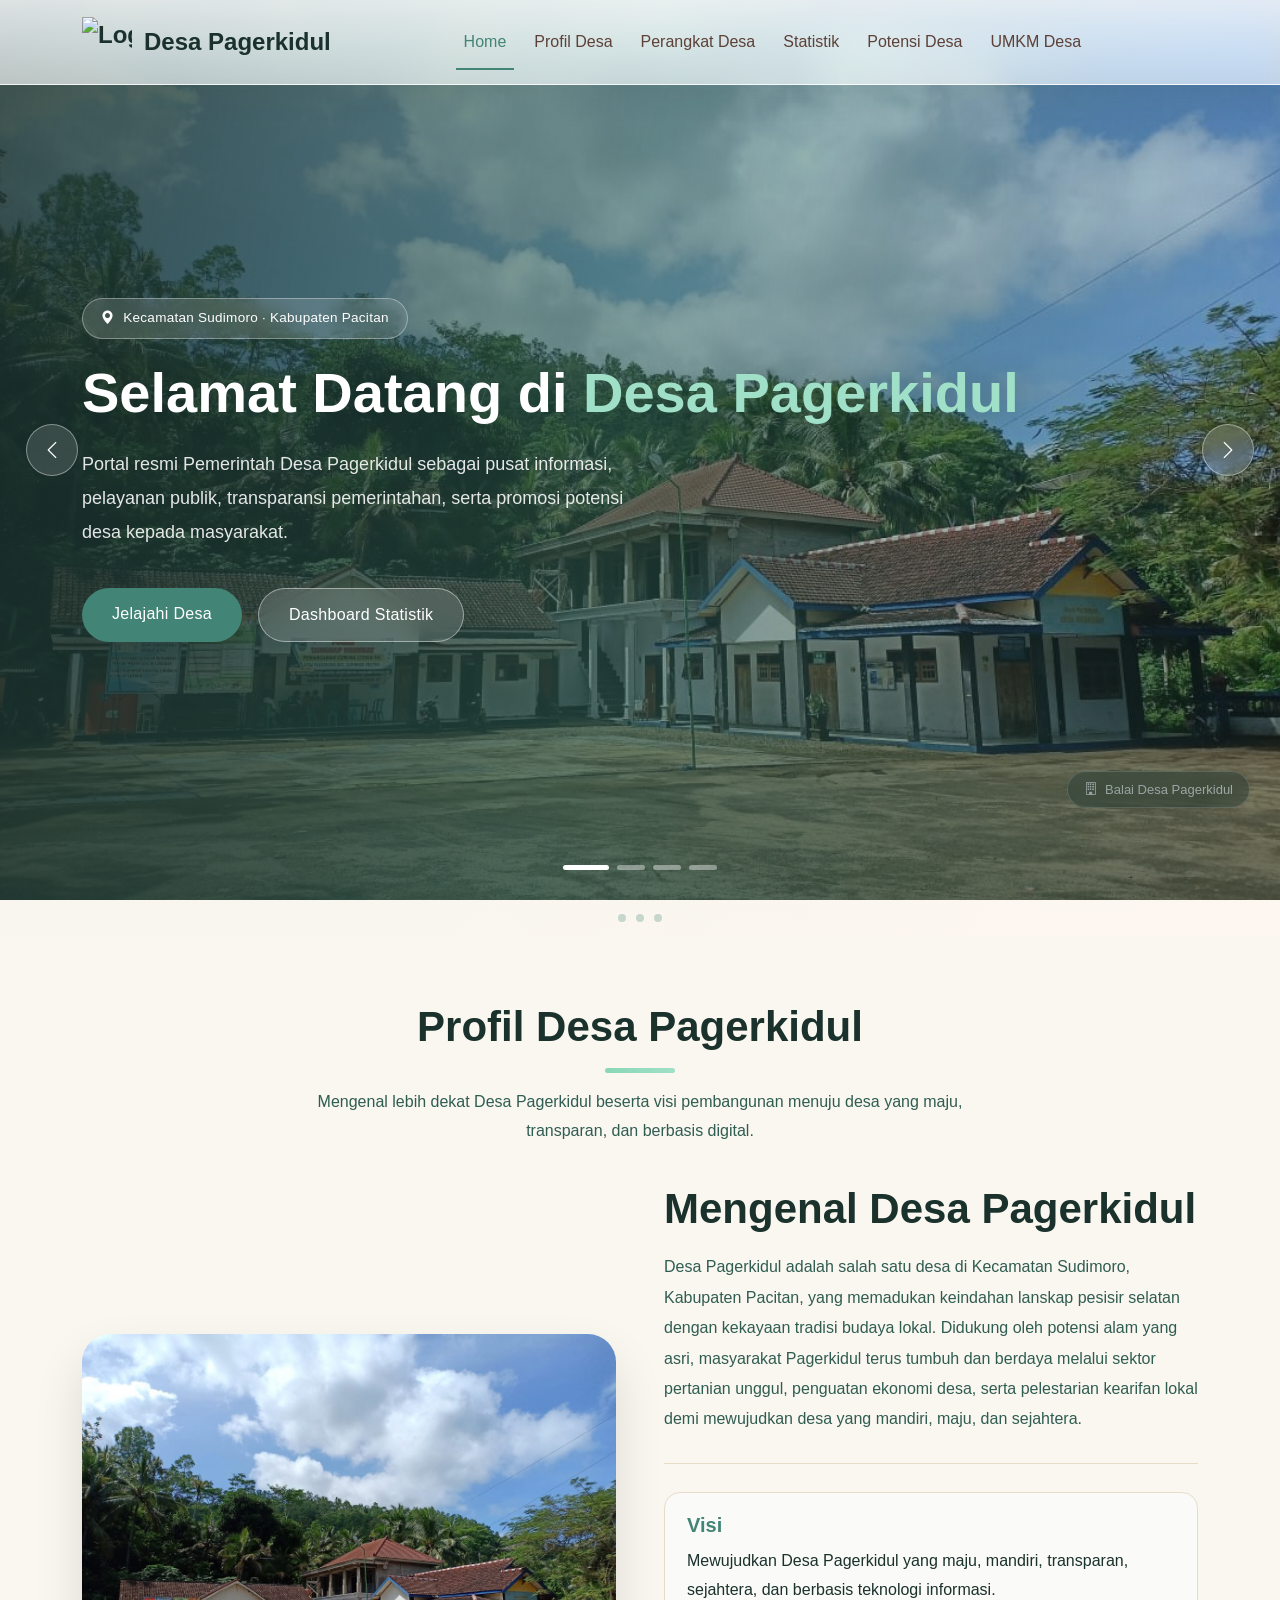
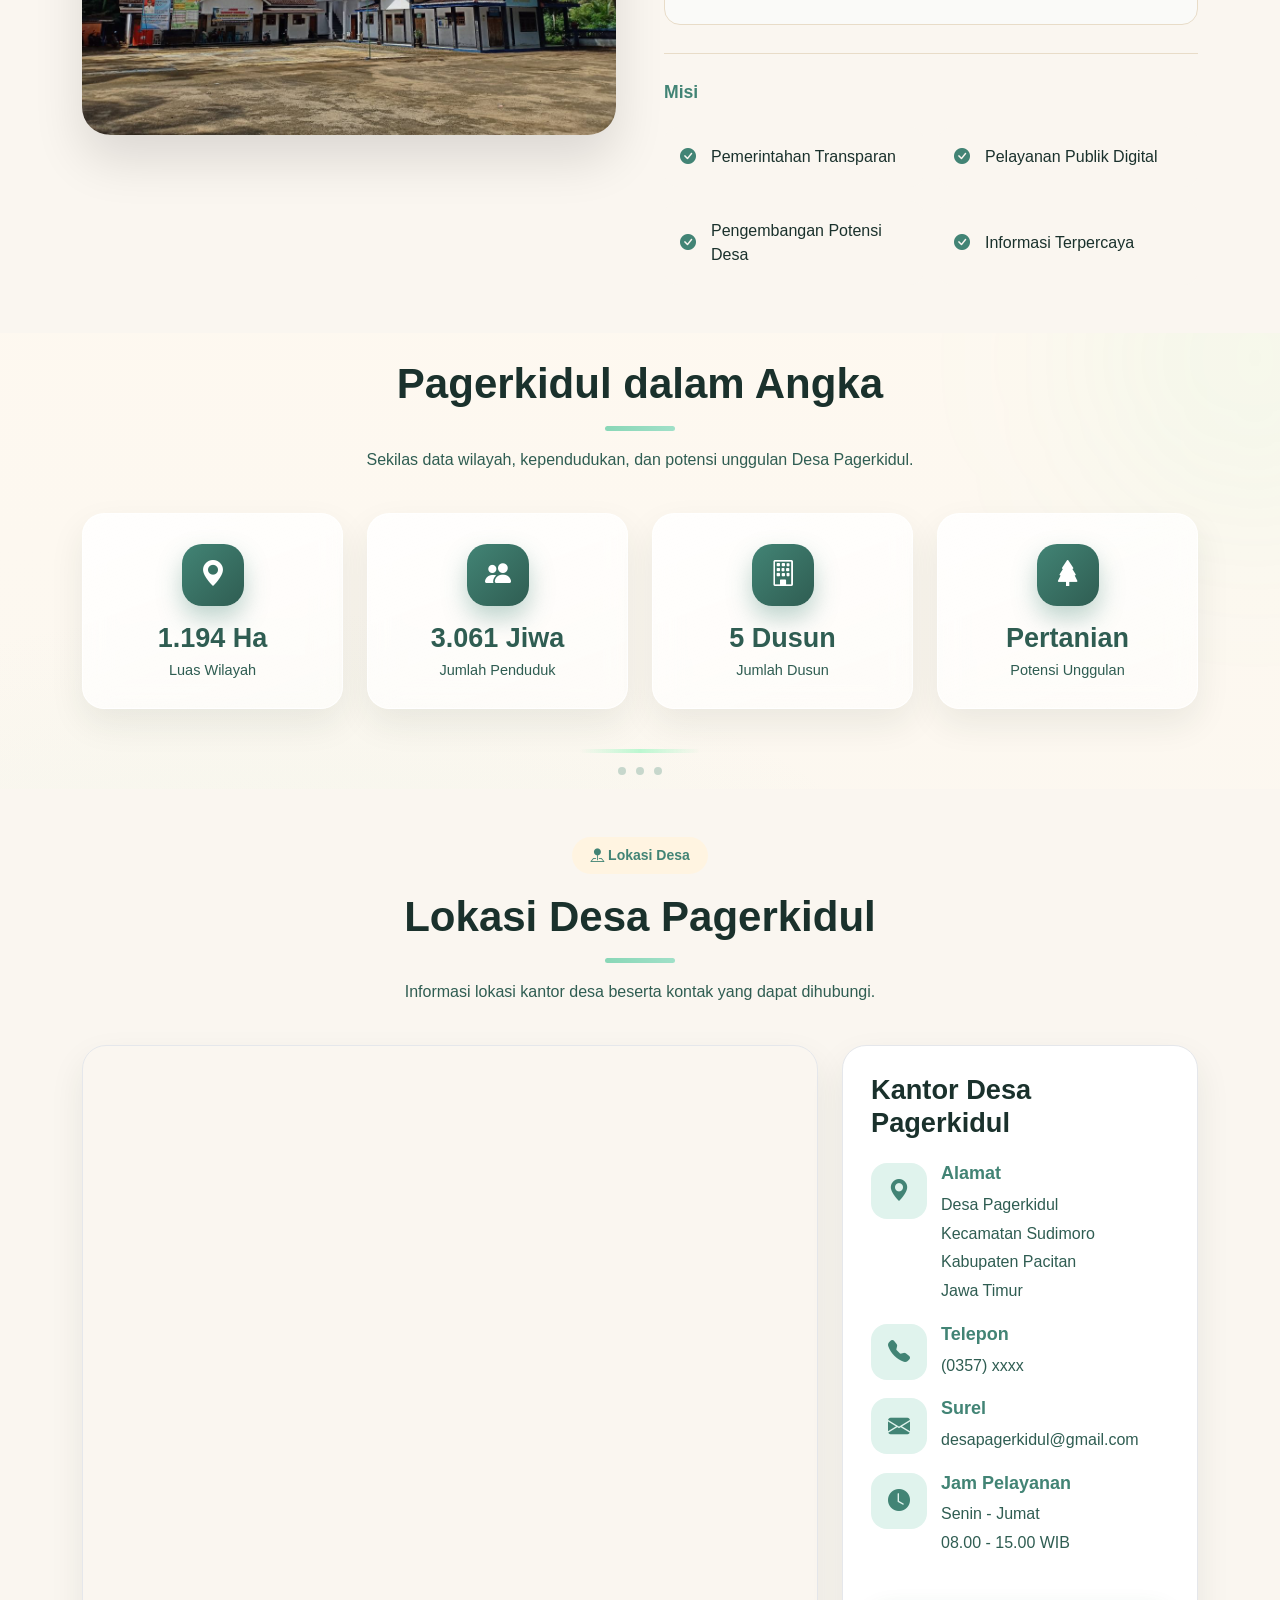
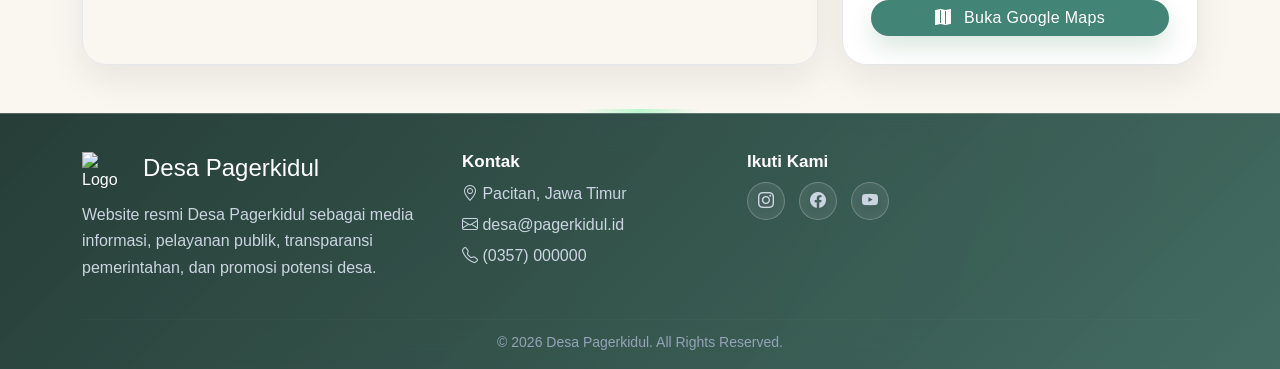
==== commit 38f558af: "Home revisions: remove location chip and buttons, new intro text, cleaner Visi/Misi, tighter spacing" ====
--- a/index.html
+++ b/index.html
@@ -31,7 +31,7 @@
 
     <script src="https://cdn.jsdelivr.net/npm/glightbox/dist/js/glightbox.min.js"></script>
 </head>
-<body>
+<body class="home-page">
 
     <!-- ===========================
             NAVBAR
@@ -194,17 +194,6 @@
 
                         <img src="assets/images/desa.jpg" class="about-image" alt="Desa Pagerkidul">
 
-                        <div class="about-floating-card">
-
-                            <i class="bi bi-geo-alt-fill"></i>
-
-                            <div>
-                                <strong>Pagerkidul</strong>
-                                <small>Pacitan, Jawa Timur</small>
-                            </div>
-
-                        </div>
-
                     </div>
 
                 </div>
@@ -215,16 +204,18 @@
                     <h2 class="about-title">Mengenal Desa Pagerkidul</h2>
 
                     <p class="about-desc">
-                        Desa Pagerkidul merupakan salah satu desa di Kabupaten Pacitan
-                        yang terus mengembangkan pelayanan publik berbasis informasi.
+                        Desa Pagerkidul adalah salah satu desa di Kecamatan Sudimoro,
+                        Kabupaten Pacitan, yang memadukan keindahan lanskap pesisir
+                        selatan dengan kekayaan tradisi budaya lokal. Didukung oleh
+                        potensi alam yang asri, masyarakat Pagerkidul terus tumbuh
+                        dan berdaya melalui sektor pertanian unggul, penguatan
+                        ekonomi desa, serta pelestarian kearifan lokal demi
+                        mewujudkan desa yang mandiri, maju, dan sejahtera.
                     </p>
 
                     <div class="about-divider"></div>
 
                     <div class="vision-box">
-                        <div class="icon-box">
-                            <i class="bi bi-bullseye"></i>
-                        </div>
                         <div>
                             <h5>Visi</h5>
                             <p>
@@ -236,21 +227,13 @@
 
                     <div class="about-divider"></div>
 
-<h5 class="mission-title">
-                        <i class="bi bi-flag-fill"></i>
-                        Misi
-                    </h5>
+<h5 class="mission-title">Misi</h5>
 
                     <div class="mission-list">
                         <div class="mission-item"><i class="bi bi-check-circle-fill"></i>Pemerintahan Transparan</div>
                         <div class="mission-item"><i class="bi bi-check-circle-fill"></i>Pelayanan Publik Digital</div>
                         <div class="mission-item"><i class="bi bi-check-circle-fill"></i>Pengembangan Potensi Desa</div>
                         <div class="mission-item"><i class="bi bi-check-circle-fill"></i>Informasi Terpercaya</div>
-                    </div>
-
-                    <div class="about-buttons">
-                        <a href="potensi.html" class="btn btn-success">Lihat Potensi</a>
-                        <a href="#lokasi" class="btn btn-outline-success">Lokasi Desa</a>
                     </div>
 
                 </div>
--- a/assets/css/style.css
+++ b/assets/css/style.css
@@ -1845,9 +1845,9 @@
 
     width: 100%;
 
-    height: 520px; /* Leaflet butuh tinggi fixed/terbaca */
-
-    min-height: 520px;
+    height: 100%; /* mengikuti tinggi kartu info di sebelahnya */
+
+    min-height: 360px;
 
 }
 
@@ -1858,7 +1858,7 @@
 
     border-radius: 24px;
 
-    padding: 35px;
+    padding: 28px;
 
     border: 1px solid #E5E7EB;
 
@@ -1870,11 +1870,11 @@
 
 .info-card h3 {
 
-    font-size: 2rem;
+    font-size: 1.7rem;
 
     font-weight: 700;
 
-    margin-bottom: 35px;
+    margin-bottom: 24px;
 
 }
 
@@ -1884,9 +1884,9 @@
 
     align-items: flex-start;
 
-    gap: 18px;
-
-    margin-bottom: 28px;
+    gap: 14px;
+
+    margin-bottom: 18px;
 
 }
 
@@ -1955,7 +1955,7 @@
 
     color: #fff;
 
-    padding: 70px 0 25px;
+    padding: 38px 0 16px;
 
 }
 
@@ -1968,21 +1968,21 @@
 
     gap: 15px;
 
-    margin-bottom: 18px;
+    margin-bottom: 10px;
 
 }
 
 .footer-logo {
 
-    width: 60px;
+    width: 46px;
 
 }
 
 .footer h5 {
 
-    margin-bottom: 18px;
-
-    font-size: 18px;
+    margin-bottom: 10px;
+
+    font-size: 17px;
 
     font-weight: 600;
 
@@ -2008,7 +2008,7 @@
 
 .footer li {
 
-    margin-bottom: 12px;
+    margin-bottom: 7px;
 
     color: #CBD5E1;
 
@@ -2038,8 +2038,8 @@
 
 .social a {
 
-    width: 44px;
-    height: 44px;
+    width: 38px;
+    height: 38px;
 
     display: flex;
 
@@ -2062,7 +2062,7 @@
 
 .footer hr {
 
-    margin: 45px 0 20px;
+    margin: 22px 0 12px;
 
     border-color: rgba(255, 255, 255, .08);
 
@@ -2629,3 +2629,32 @@
     .hero-slide.active img { animation: none; }
     .hero-slide { transition: none; }
 }
+
+/* =====================================================
+   HOME — jarak antar section lebih rapat (khusus index)
+===================================================== */
+
+.home-page .section-title {
+    margin-bottom: 38px;
+}
+
+.home-page .divider-minimal {
+    margin: 14px 0;
+}
+
+.home-page .stats-section {
+    padding: 8px 0 44px;
+}
+
+.home-page .vision-box {
+    padding: 20px 22px;
+}
+
+/* Footer lebih ringkas di semua halaman */
+.footer .row {
+    --bs-gutter-y: 1.25rem;
+}
+
+.footer p {
+    line-height: 1.65;
+}
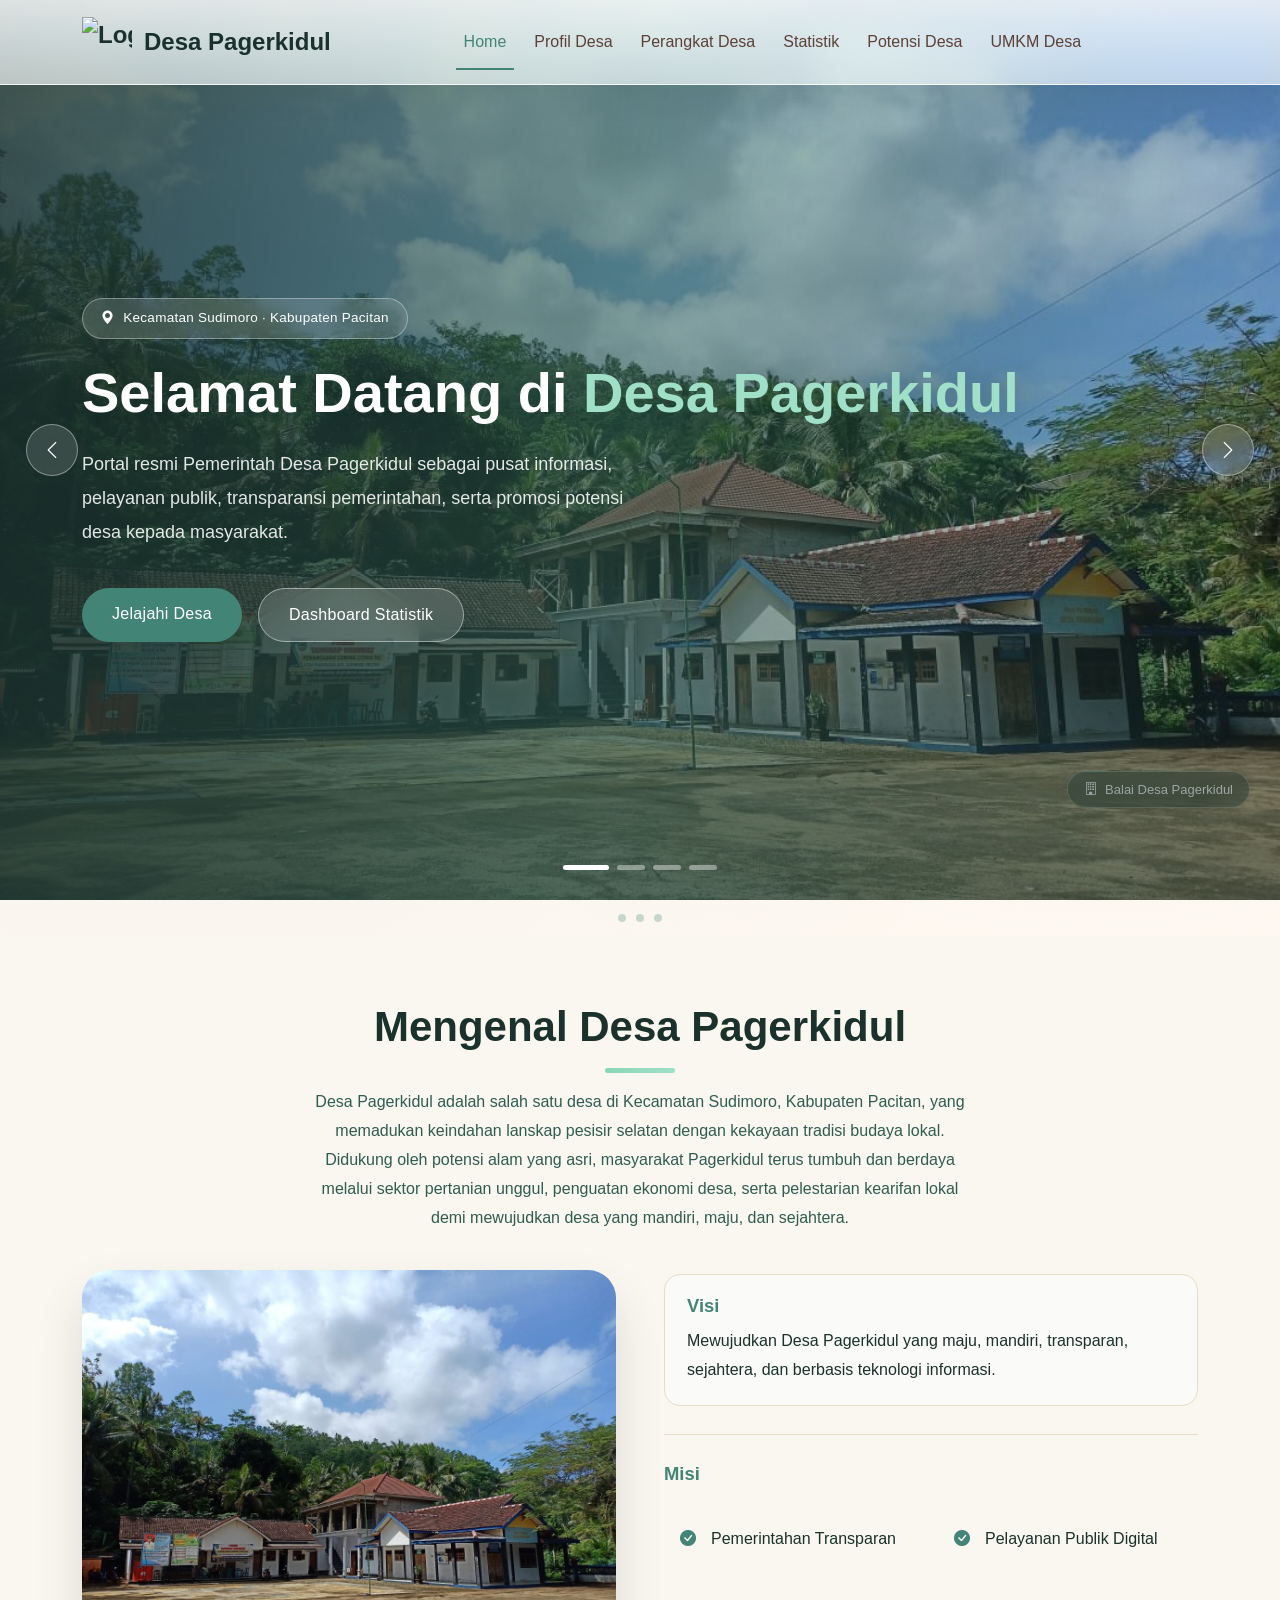
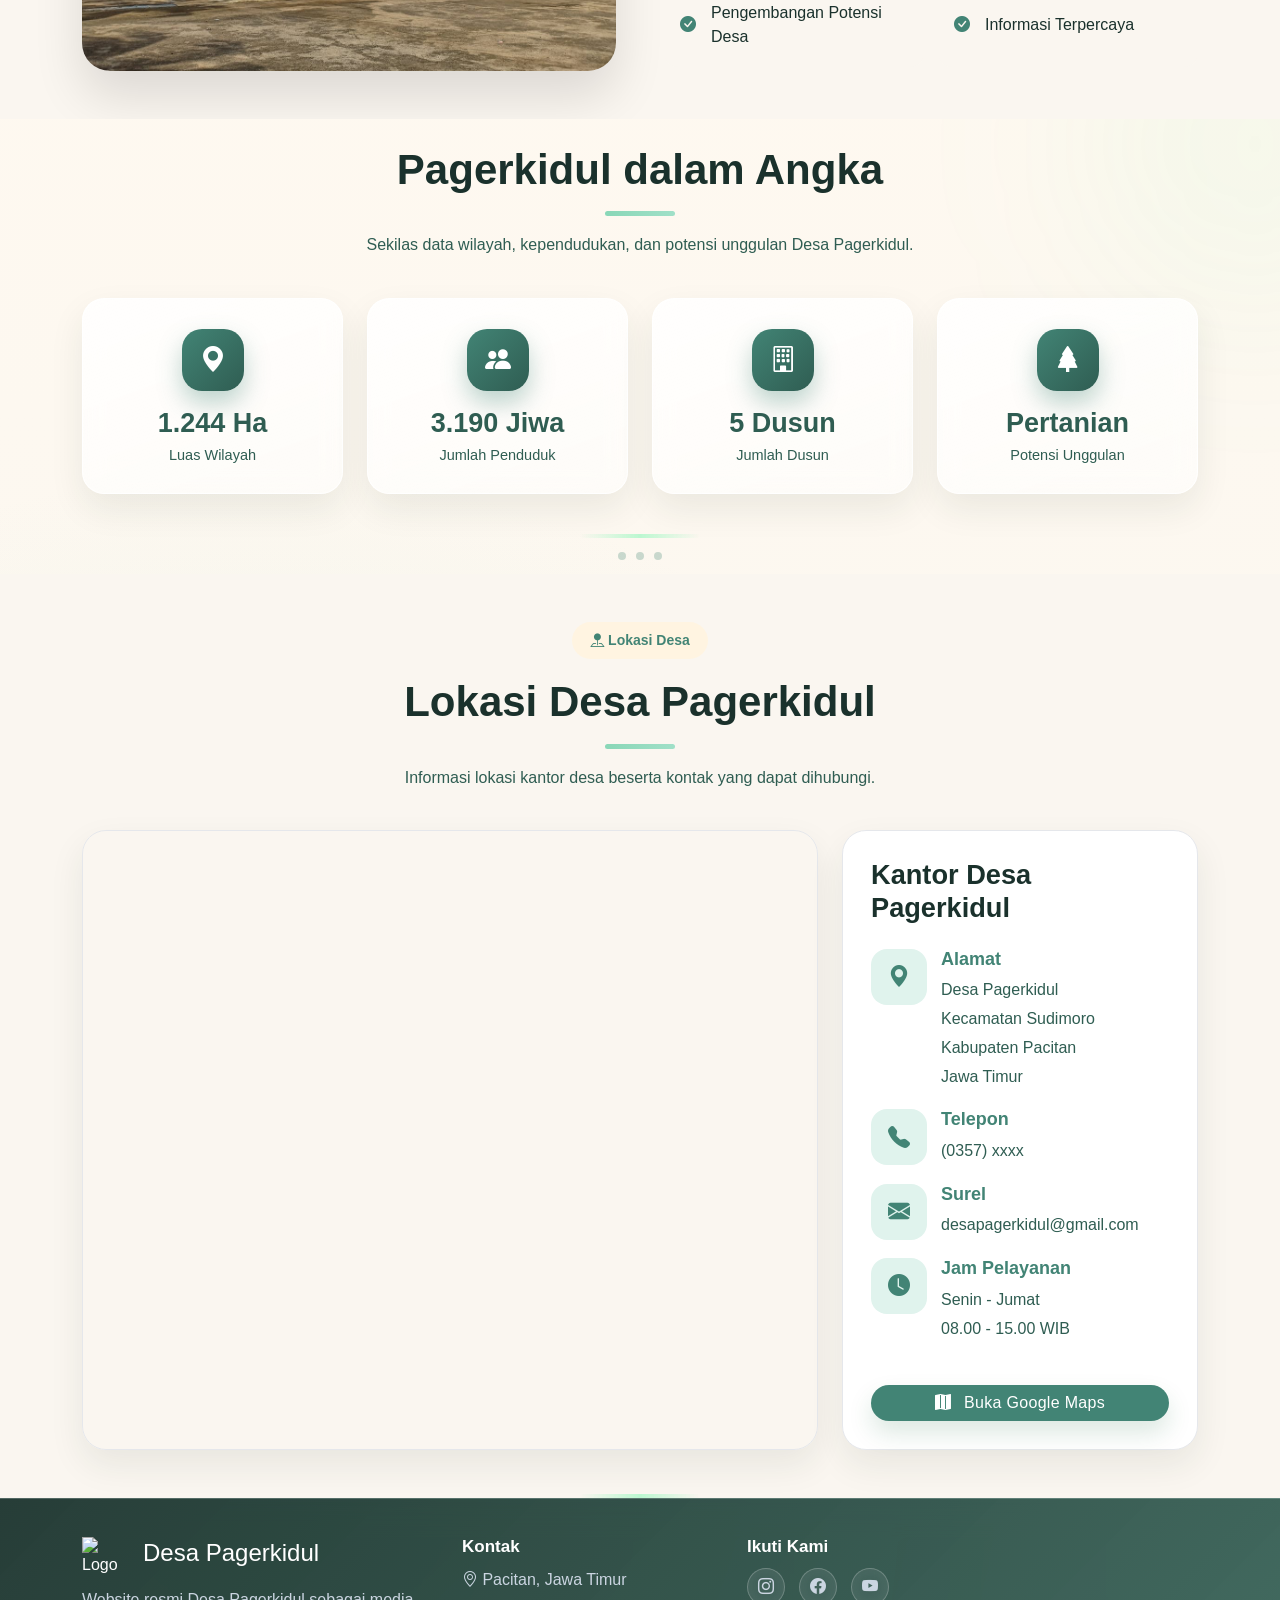
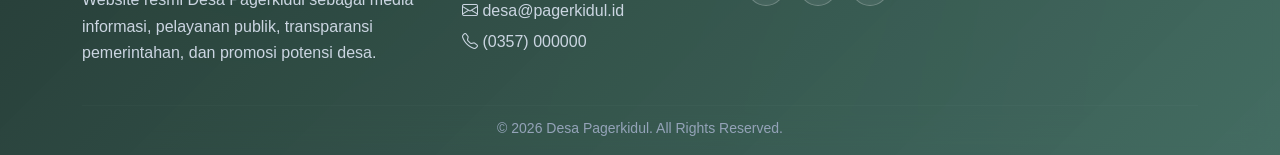
==== commit 083413f3: "Home: Mengenal Desa Pagerkidul heads the about section (Profil Desa title removed on Home only), equ" ====
--- a/index.html
+++ b/index.html
@@ -178,10 +178,15 @@
         <div class="container">
 
             <div class="section-title" data-aos="fade-up">
-                <h2>Profil Desa Pagerkidul</h2>
+                <h2>Mengenal Desa Pagerkidul</h2>
                 <p>
-                    Mengenal lebih dekat Desa Pagerkidul beserta visi pembangunan
-                    menuju desa yang maju, transparan, dan berbasis digital.
+                    Desa Pagerkidul adalah salah satu desa di Kecamatan Sudimoro,
+                    Kabupaten Pacitan, yang memadukan keindahan lanskap pesisir
+                    selatan dengan kekayaan tradisi budaya lokal. Didukung oleh
+                    potensi alam yang asri, masyarakat Pagerkidul terus tumbuh
+                    dan berdaya melalui sektor pertanian unggul, penguatan
+                    ekonomi desa, serta pelestarian kearifan lokal demi
+                    mewujudkan desa yang mandiri, maju, dan sejahtera.
                 </p>
             </div>
 
@@ -201,19 +206,7 @@
                 <!-- CONTENT -->
                 <div class="col-lg-6">
 
-                    <h2 class="about-title">Mengenal Desa Pagerkidul</h2>
-
-                    <p class="about-desc">
-                        Desa Pagerkidul adalah salah satu desa di Kecamatan Sudimoro,
-                        Kabupaten Pacitan, yang memadukan keindahan lanskap pesisir
-                        selatan dengan kekayaan tradisi budaya lokal. Didukung oleh
-                        potensi alam yang asri, masyarakat Pagerkidul terus tumbuh
-                        dan berdaya melalui sektor pertanian unggul, penguatan
-                        ekonomi desa, serta pelestarian kearifan lokal demi
-                        mewujudkan desa yang mandiri, maju, dan sejahtera.
-                    </p>
-
-                    <div class="about-divider"></div>
+                    
 
                     <div class="vision-box">
                         <div>
--- a/assets/css/style.css
+++ b/assets/css/style.css
@@ -942,6 +942,8 @@
 
     font-weight: 700;
 
+    font-size: 1.15rem;
+
     margin-bottom: 10px;
 
 }
@@ -950,6 +952,8 @@
 
     margin: 0;
 
+    font-size: 1rem;
+
     line-height: 1.8;
 
 }
@@ -970,7 +974,7 @@
 
     font-weight: 700;
 
-    font-size: 1.1rem;
+    font-size: 1.15rem;
 
 }
 
@@ -993,6 +997,8 @@
     gap: 15px;
 
     padding: 18px 16px;
+
+    font-size: 1rem;
 
     border-radius: 14px;
 
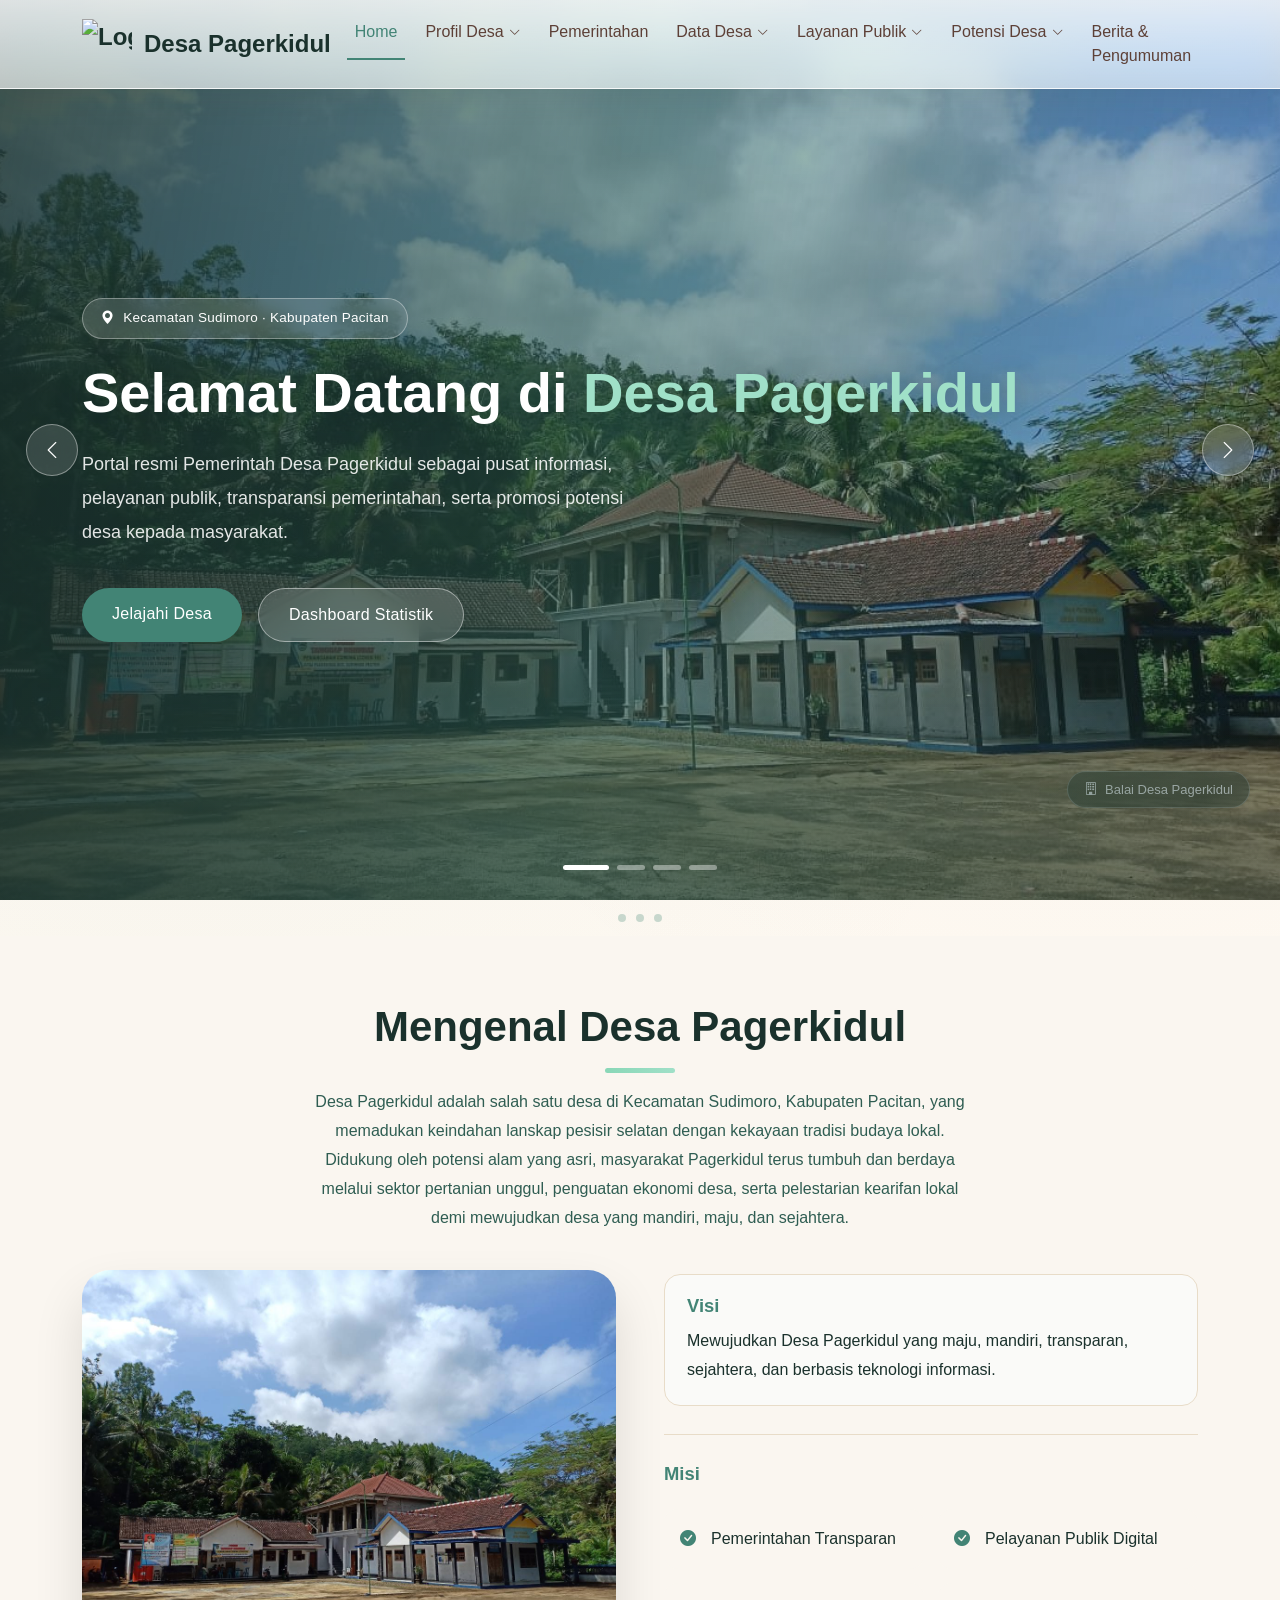
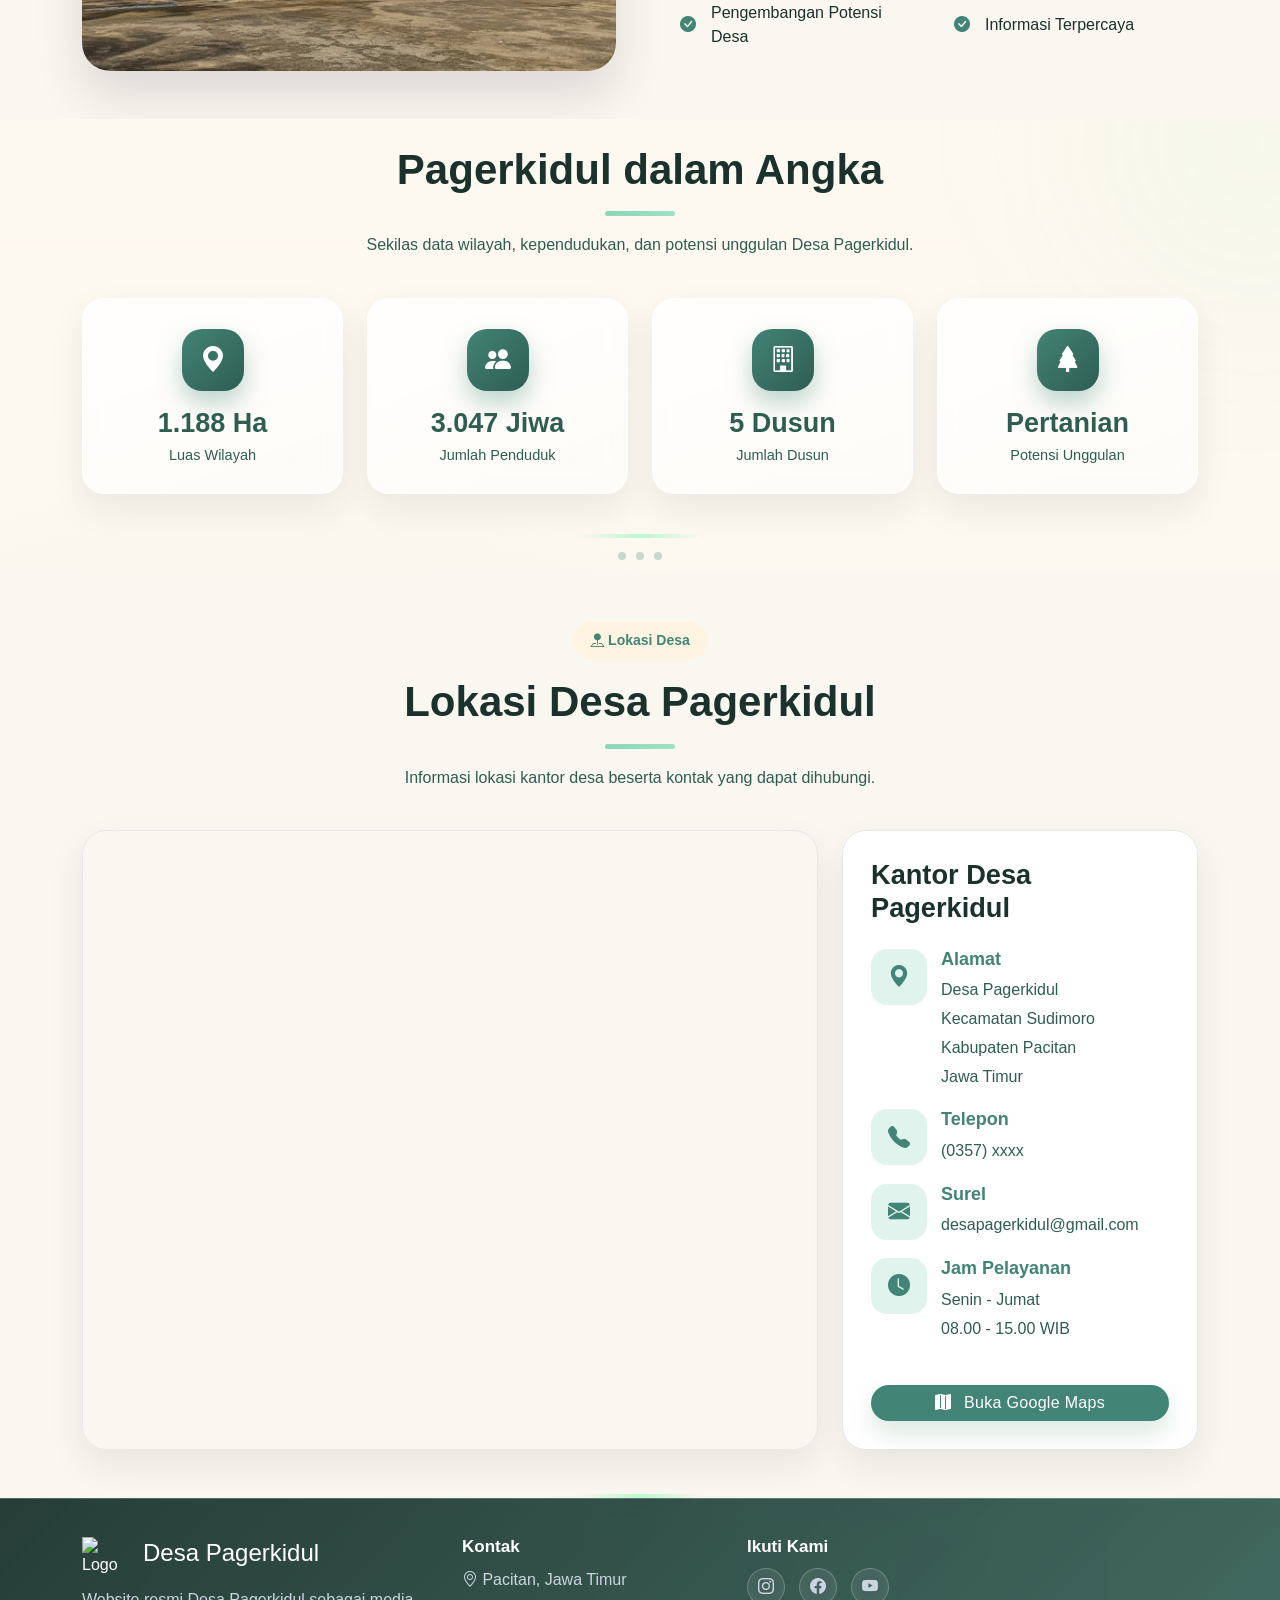
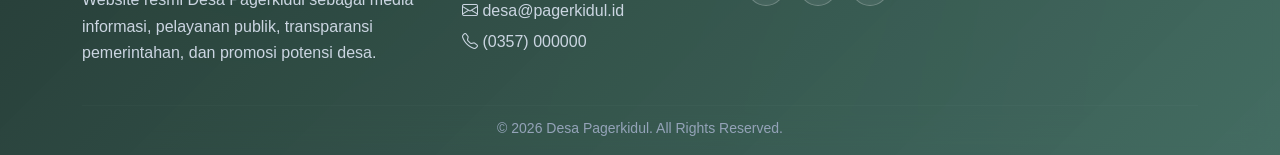
==== commit a9729c0f: "Navbar restructure: Profil Desa, Pemerintahan, Data Desa, Layanan Publik, Potensi Desa dropdowns + n" ====
--- a/index.html
+++ b/index.html
@@ -63,27 +63,49 @@
                         <a class="nav-link active" href="#home">Home</a>
                     </li>
 
+                    <li class="nav-item dropdown">
+                        <a class="nav-link dropdown-toggle" href="#" role="button" data-bs-toggle="dropdown" aria-expanded="false">Profil Desa<i class="bi bi-chevron-down nav-caret"></i></a>
+                        <ul class="dropdown-menu">
+                            <li><a class="dropdown-item" href="profil.html">Tentang Desa</a></li>
+                            <li><a class="dropdown-item" href="profil.html#wilayah">Wilayah</a></li>
+                            <li><a class="dropdown-item" href="profil.html#visi-misi">Visi &amp; Misi</a></li>
+                        </ul>
+                    </li>
+
                     <li class="nav-item">
-                        <a class="nav-link" href="profil.html">Profil Desa</a>
+                        <a class="nav-link" href="perangkat.html">Pemerintahan</a>
+                    </li>
+
+                    <li class="nav-item dropdown">
+                        <a class="nav-link dropdown-toggle" href="#" role="button" data-bs-toggle="dropdown" aria-expanded="false">Data Desa<i class="bi bi-chevron-down nav-caret"></i></a>
+                        <ul class="dropdown-menu">
+                            <li><a class="dropdown-item" href="statistik.html#demografi">Demografi</a></li>
+                            <li><a class="dropdown-item" href="statistik.html">Statistik</a></li>
+                            <li><a class="dropdown-item" href="index.html#statistik-singkat">Wilayah</a></li>
+                        </ul>
+                    </li>
+
+                    <li class="nav-item dropdown">
+                        <a class="nav-link dropdown-toggle" href="#" role="button" data-bs-toggle="dropdown" aria-expanded="false">Layanan Publik<i class="bi bi-chevron-down nav-caret"></i></a>
+                        <ul class="dropdown-menu">
+                            <li><a class="dropdown-item" href="layanan.html#administrasi">Administrasi</a></li>
+                            <li><a class="dropdown-item" href="layanan.html#informasi">Informasi</a></li>
+                            <li><a class="dropdown-item" href="layanan.html#pengaduan">Pengaduan</a></li>
+                        </ul>
+                    </li>
+
+                    <li class="nav-item dropdown">
+                        <a class="nav-link dropdown-toggle" href="#" role="button" data-bs-toggle="dropdown" aria-expanded="false">Potensi Desa<i class="bi bi-chevron-down nav-caret"></i></a>
+                        <ul class="dropdown-menu">
+                            <li><a class="dropdown-item" href="potensi.html">Ekonomi Lokal</a></li>
+                            <li><a class="dropdown-item" href="umkm.html">UMKM Desa</a></li>
+                            <li><a class="dropdown-item" href="potensi.html#wisata">Wisata Alam</a></li>
+                        </ul>
                     </li>
 
                     <li class="nav-item">
-                        <a class="nav-link" href="perangkat.html">Perangkat Desa</a>
-                    </li>
-
-                    <li class="nav-item">
-                        <a class="nav-link" href="statistik.html">Statistik</a>
-                    </li>
-
-                    <li class="nav-item">
-                        <a class="nav-link" href="potensi.html">Potensi Desa</a>
-                    </li>
-
-                    <li class="nav-item">
-                        <a class="nav-link" href="umkm.html">UMKM Desa</a>
-                    </li>
-
-
+                        <a class="nav-link" href="berita.html">Berita &amp; Pengumuman</a>
+                    </li>
 
                 </ul>
 
--- a/assets/css/style.css
+++ b/assets/css/style.css
@@ -2664,3 +2664,84 @@
 .footer p {
     line-height: 1.65;
 }
+
+/* =====================================================
+   NAVBAR DROPDOWN (restruktur menu: Profil/Data/Layanan/Potensi)
+===================================================== */
+
+.navbar .dropdown-toggle::after {
+    border: none; /* caret memakai ikon chevron, garis bawah tetap dari .nav-link::after */
+}
+
+.nav-caret {
+    font-size: .72rem;
+    margin-left: 5px;
+    transition: transform .3s;
+}
+
+.nav-item.dropdown .dropdown-toggle[aria-expanded="true"] .nav-caret {
+    transform: rotate(180deg);
+}
+
+.navbar .dropdown-menu {
+    border: 1px solid rgba(66, 132, 117, .12);
+    border-radius: 14px;
+    box-shadow: 0 18px 40px rgba(26, 49, 44, .14);
+    padding: 8px;
+    margin-top: 10px;
+    background: rgba(255, 255, 255, .97);
+}
+
+.navbar .dropdown-item {
+    border-radius: 9px;
+    padding: 9px 14px;
+    color: var(--text);
+    font-weight: 500;
+}
+
+.navbar .dropdown-item:hover,
+.navbar .dropdown-item:focus {
+    background: #E0F3ED;
+    color: var(--primary);
+}
+
+@media (max-width: 991.98px) {
+    .navbar .dropdown-menu {
+        position: static;
+        box-shadow: none;
+        border: none;
+        background: transparent;
+        margin-top: 0;
+        padding: 0 0 6px 14px;
+    }
+
+    .navbar .dropdown-item {
+        padding: 8px 10px;
+    }
+}
+
+@media (min-width: 992px) and (max-width: 1249.98px) {
+    .navbar-nav {
+        gap: 0;
+    }
+
+    .navbar .nav-link {
+        font-size: .9rem;
+        padding-left: .5rem;
+        padding-right: .5rem;
+    }
+
+    .navbar-brand {
+        font-size: 1.3rem;
+    }
+
+    .navbar-brand img {
+        width: 44px;
+        height: 44px;
+    }
+}
+
+#visi-misi, #wilayah, #demografi, #wisata,
+#administrasi, #informasi, #pengaduan {
+    scroll-margin-top: 92px;
+}
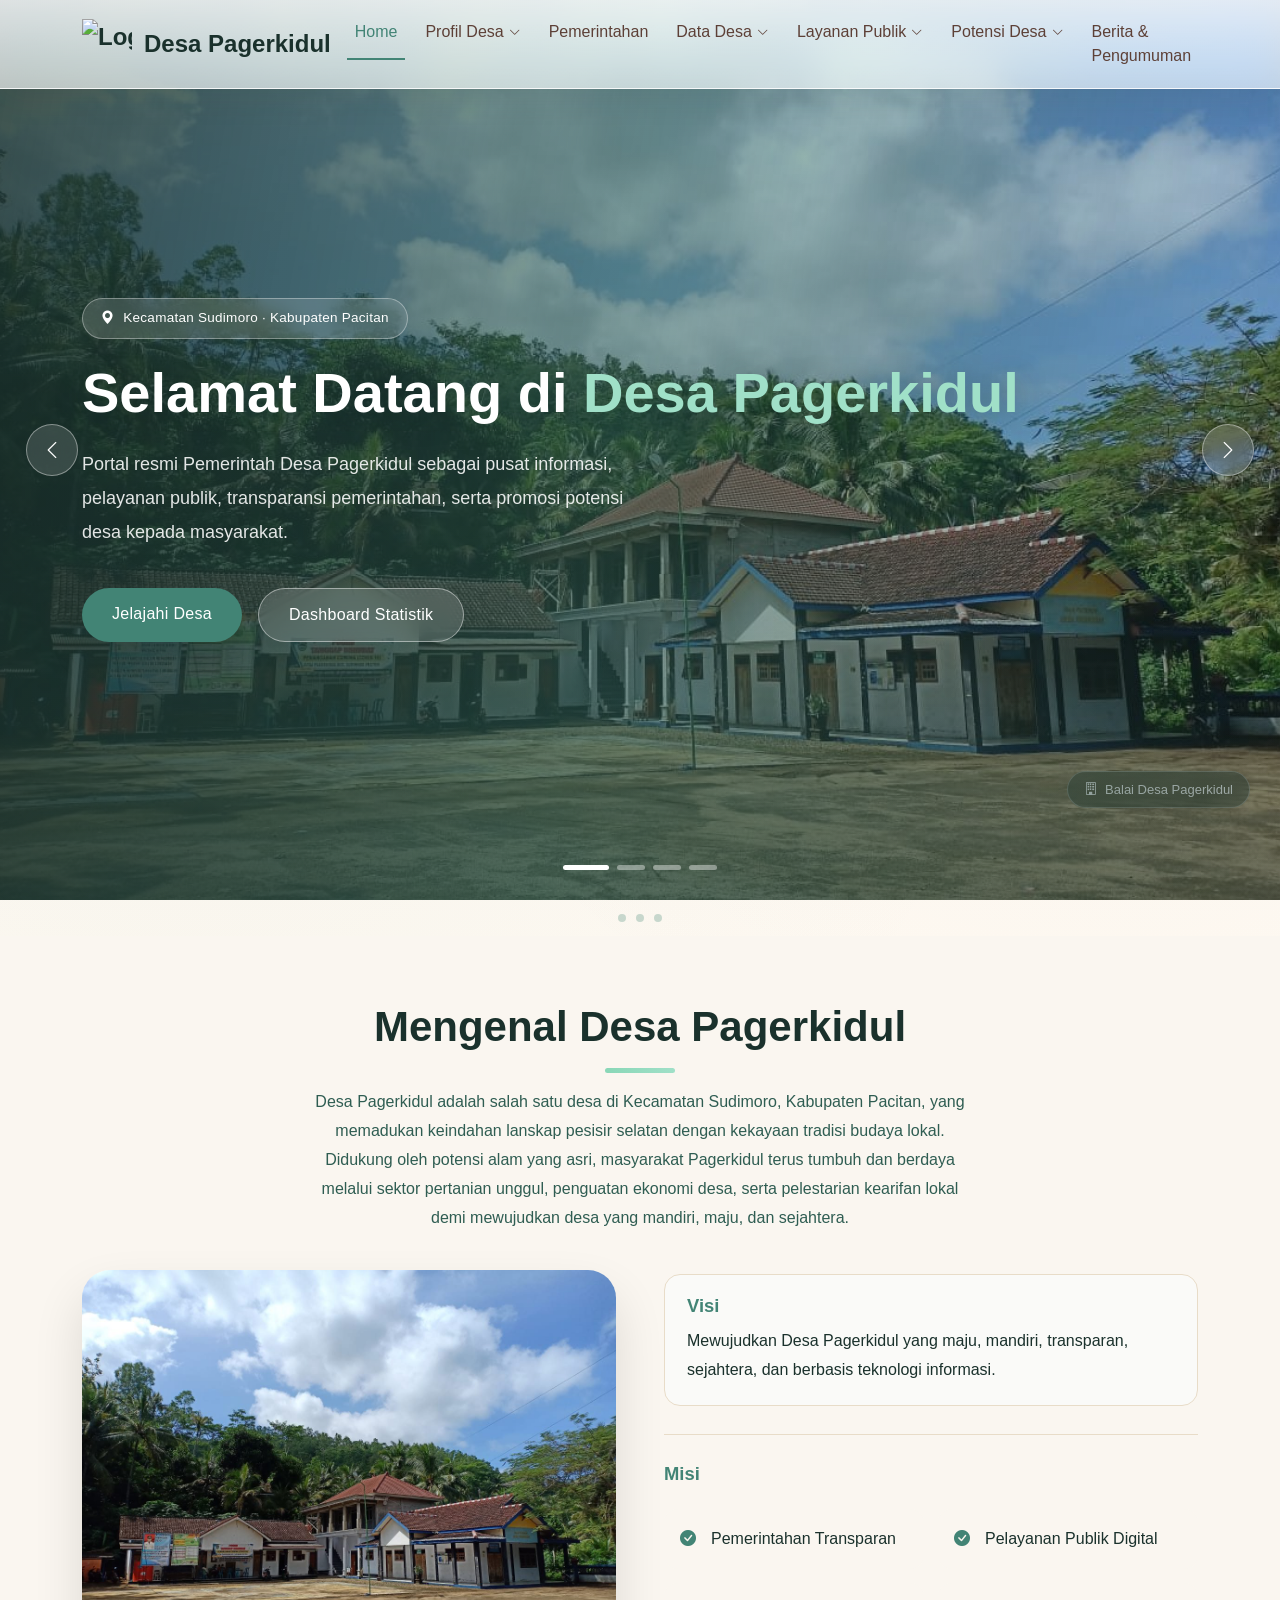
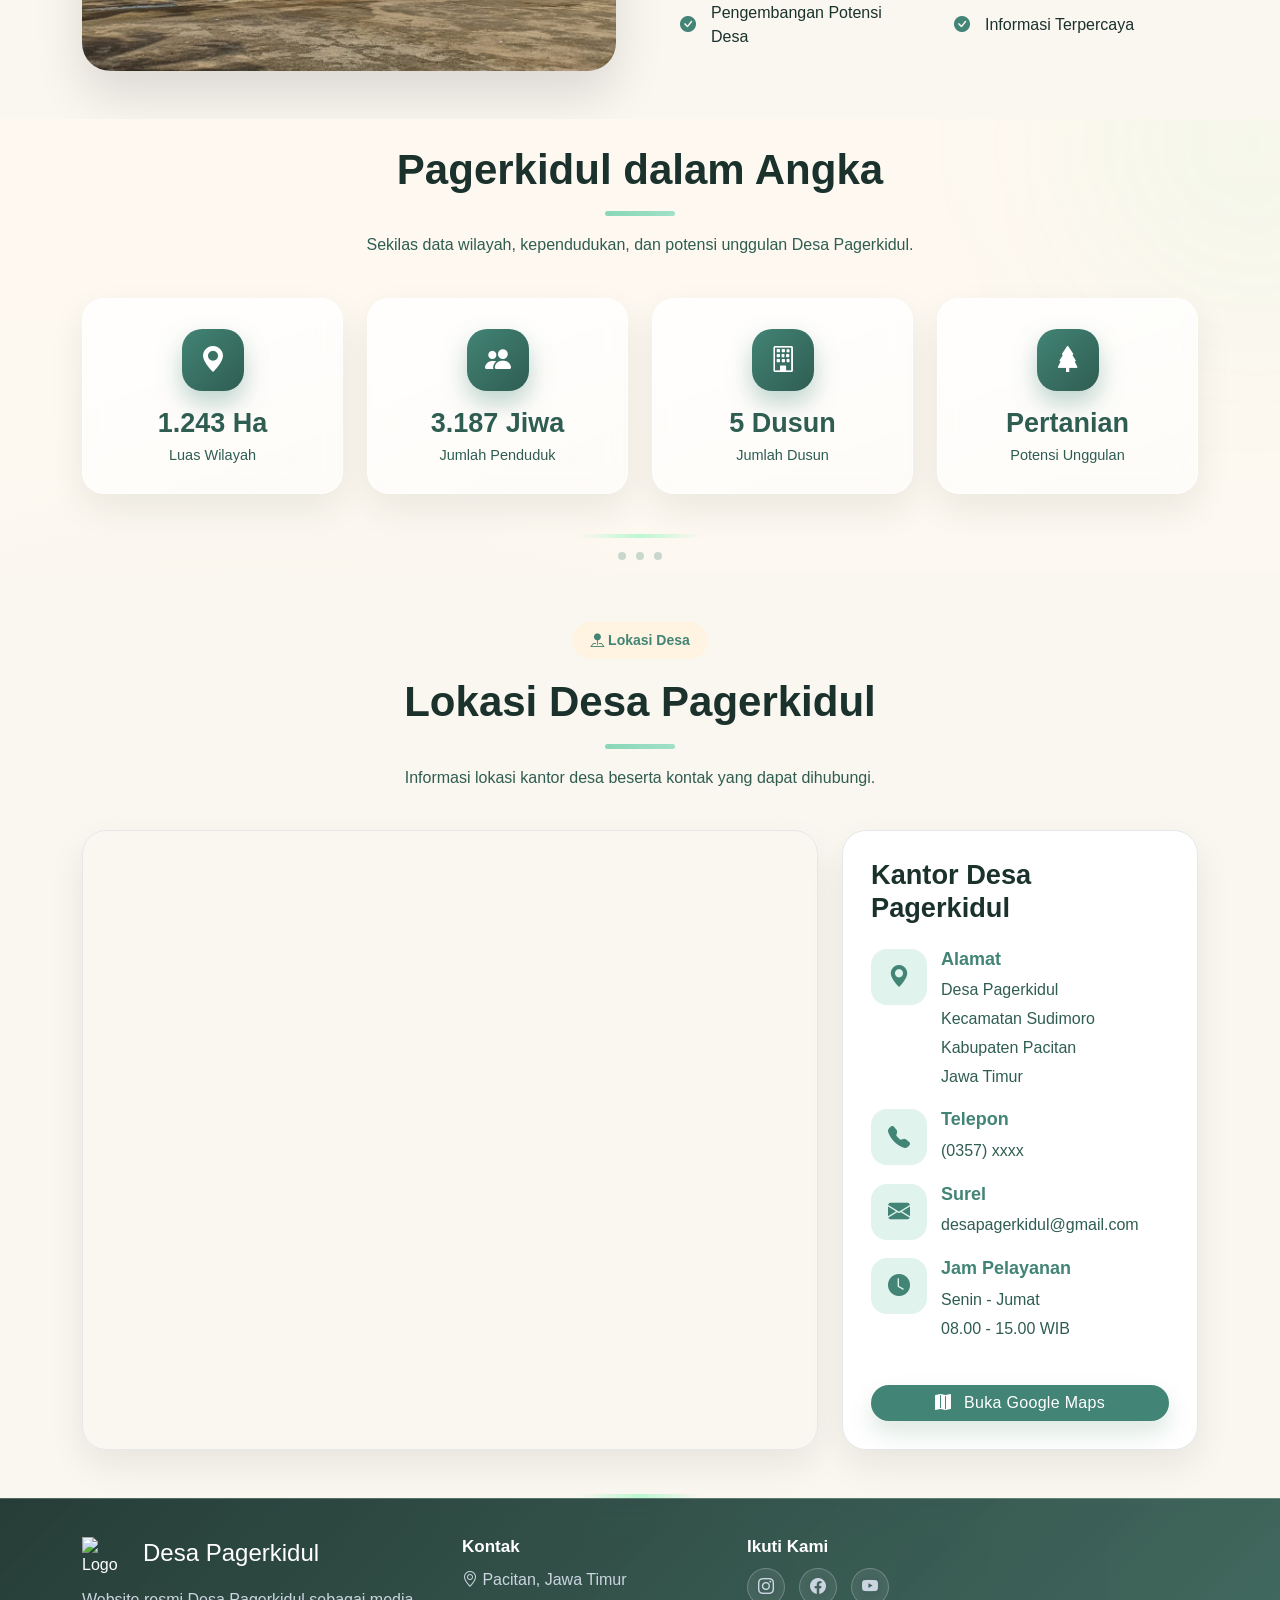
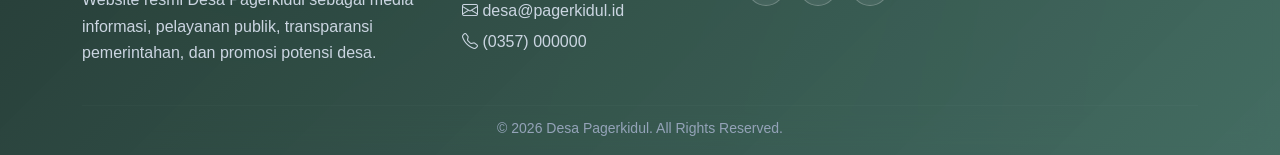
==== commit 682ad668: "Profil Desa: un-clipped title, description as subtitle, Sejarah submenu now links to new sejarah.htm" ====
--- a/index.html
+++ b/index.html
@@ -66,7 +66,7 @@
                     <li class="nav-item dropdown">
                         <a class="nav-link dropdown-toggle" href="#" role="button" data-bs-toggle="dropdown" aria-expanded="false">Profil Desa<i class="bi bi-chevron-down nav-caret"></i></a>
                         <ul class="dropdown-menu">
-                            <li><a class="dropdown-item" href="profil.html">Tentang Desa</a></li>
+                            <li><a class="dropdown-item" href="sejarah.html">Sejarah</a></li>
                             <li><a class="dropdown-item" href="profil.html#wilayah">Wilayah</a></li>
                             <li><a class="dropdown-item" href="profil.html#visi-misi">Visi &amp; Misi</a></li>
                         </ul>
--- a/assets/css/style.css
+++ b/assets/css/style.css
@@ -2745,3 +2745,8 @@
 #administrasi, #informasi, #pengaduan {
     scroll-margin-top: 92px;
 }
+
+/* Section pertama halaman: beri ruang di bawah navbar fixed */
+.page-first {
+    padding-top: 118px !important;
+}
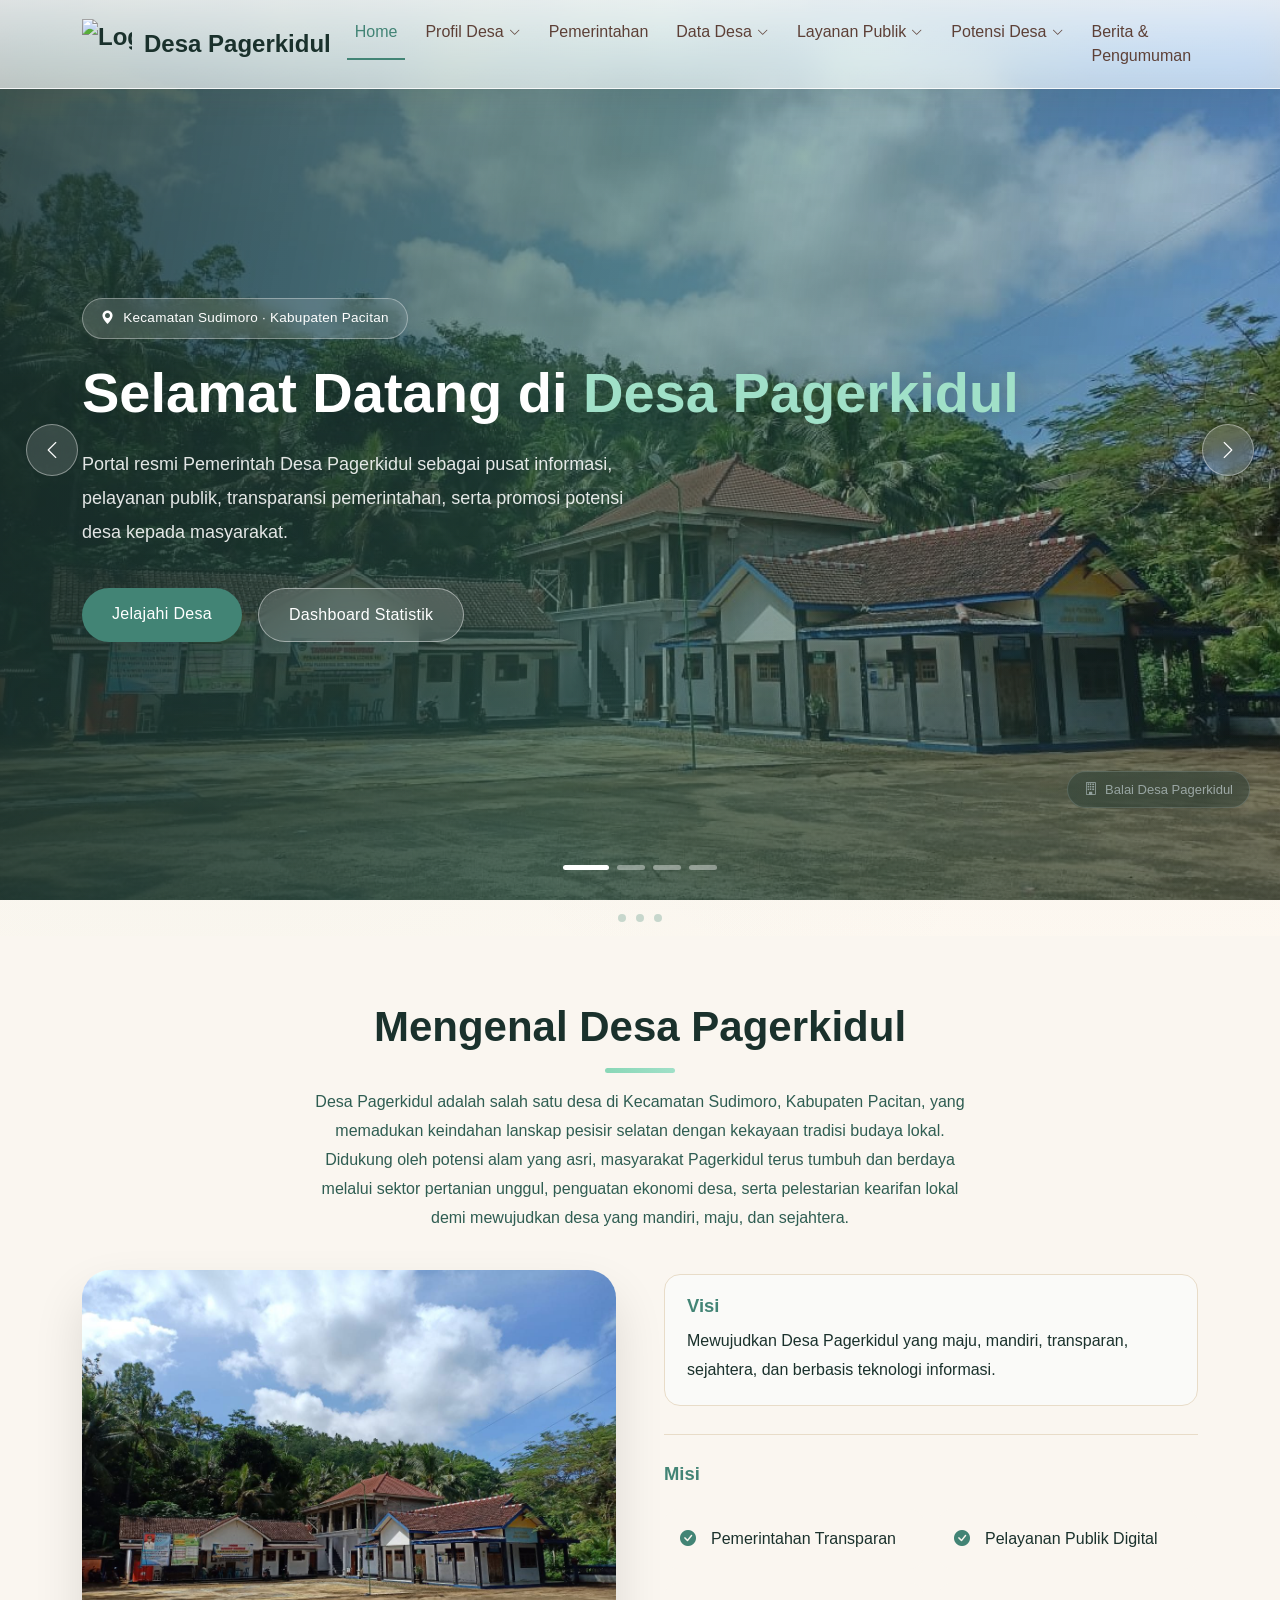
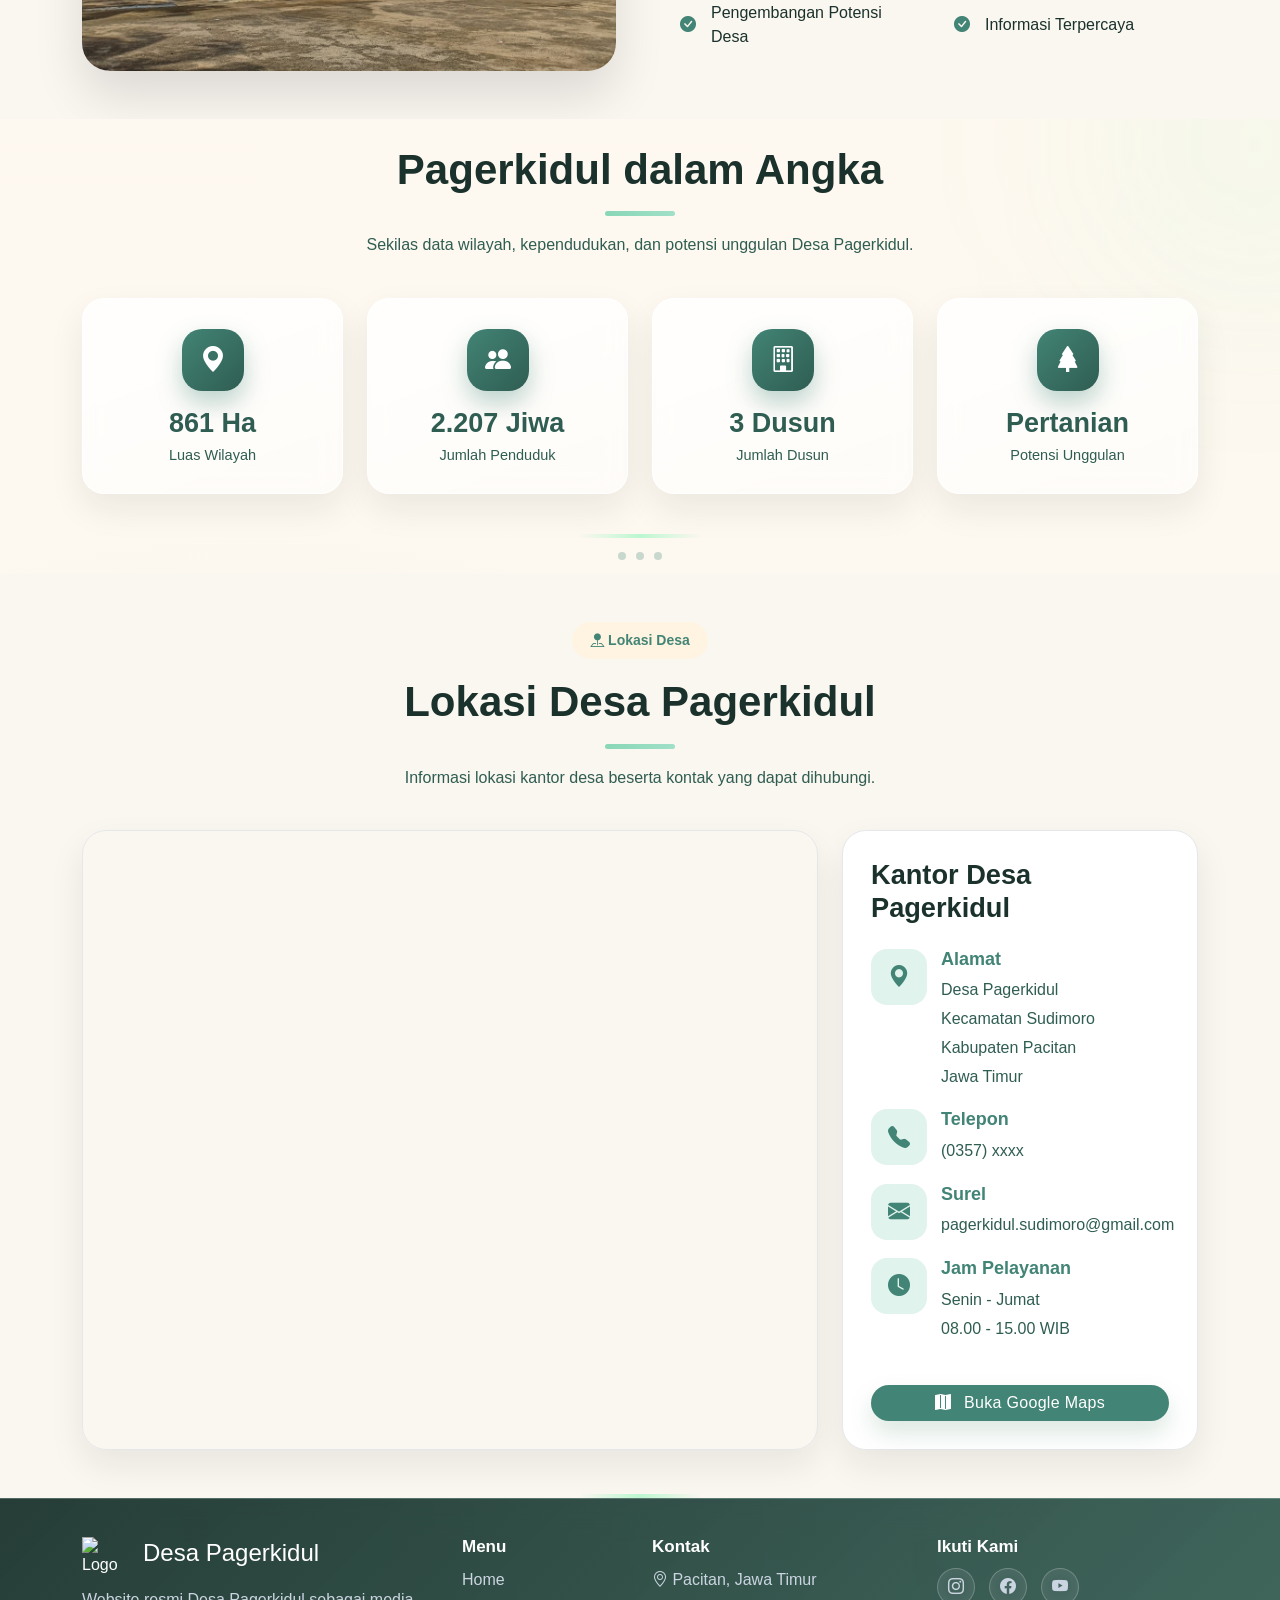
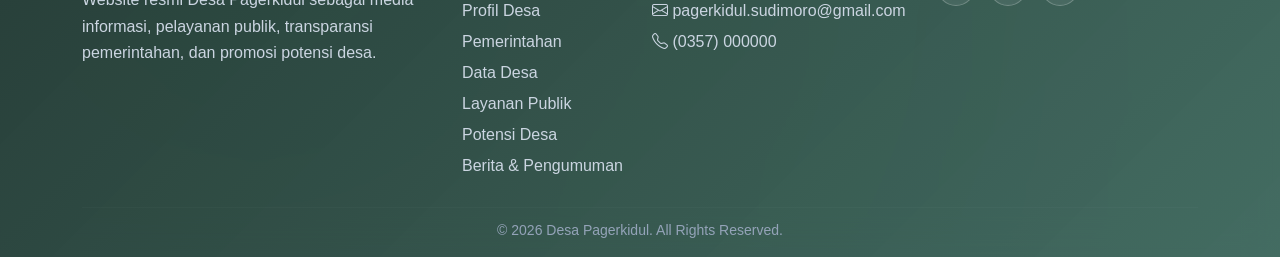
==== commit 39d5e852: "Pemerintahan title/photo fixes, footer menu synced to navbar, official email pagerkidul.sudimoro@gma" ====
--- a/index.html
+++ b/index.html
@@ -388,7 +388,7 @@
                             <div class="info-icon"><i class="bi bi-envelope-fill"></i></div>
                             <div class="info-content">
 <h6>Surel</h6>
-                                <p>desapagerkidul@gmail.com</p>
+                                <p>pagerkidul.sudimoro@gmail.com</p>
                             </div>
                         </div>
 
@@ -446,13 +446,31 @@
 
 
 
-                <div class="col-lg-3">
+                                <div class="col-lg-2">
+
+                    <h5>Menu</h5>
+
+                    <ul>
+
+                        <li><a href="index.html">Home</a></li>
+                        <li><a href="profil.html">Profil Desa</a></li>
+                        <li><a href="perangkat.html">Pemerintahan</a></li>
+                        <li><a href="statistik.html">Data Desa</a></li>
+                        <li><a href="layanan.html">Layanan Publik</a></li>
+                        <li><a href="potensi.html">Potensi Desa</a></li>
+                        <li><a href="berita.html">Berita &amp; Pengumuman</a></li>
+
+                    </ul>
+
+                </div>
+
+<div class="col-lg-3">
 
                     <h5>Kontak</h5>
 
                     <ul>
                         <li><i class="bi bi-geo-alt"></i> Pacitan, Jawa Timur</li>
-                        <li><i class="bi bi-envelope"></i> desa@pagerkidul.id</li>
+                        <li><i class="bi bi-envelope"></i> pagerkidul.sudimoro@gmail.com</li>
                         <li><i class="bi bi-telephone"></i> (0357) 000000</li>
                     </ul>
 
@@ -463,7 +481,7 @@
                     <h5>Ikuti Kami</h5>
 
                     <div class="social">
-                        <a href="#"><i class="bi bi-instagram"></i></a>
+                        <a href="https://instagram.com/pemdes_pagerkidul" target="_blank" rel="noopener"><i class="bi bi-instagram"></i></a>
                         <a href="#"><i class="bi bi-facebook"></i></a>
                         <a href="#"><i class="bi bi-youtube"></i></a>
                     </div>
--- a/assets/css/style.css
+++ b/assets/css/style.css
@@ -1106,6 +1106,8 @@
 
     object-fit: cover;
 
+    object-position: 50% 20%;
+
     border-radius: 50%;
 
     border: 6px solid #E0F3ED;
@@ -1175,6 +1177,8 @@
     height: 120px;
 
     object-fit: cover;
+
+    object-position: 50% 20%;
 
     border-radius: 50%;
 
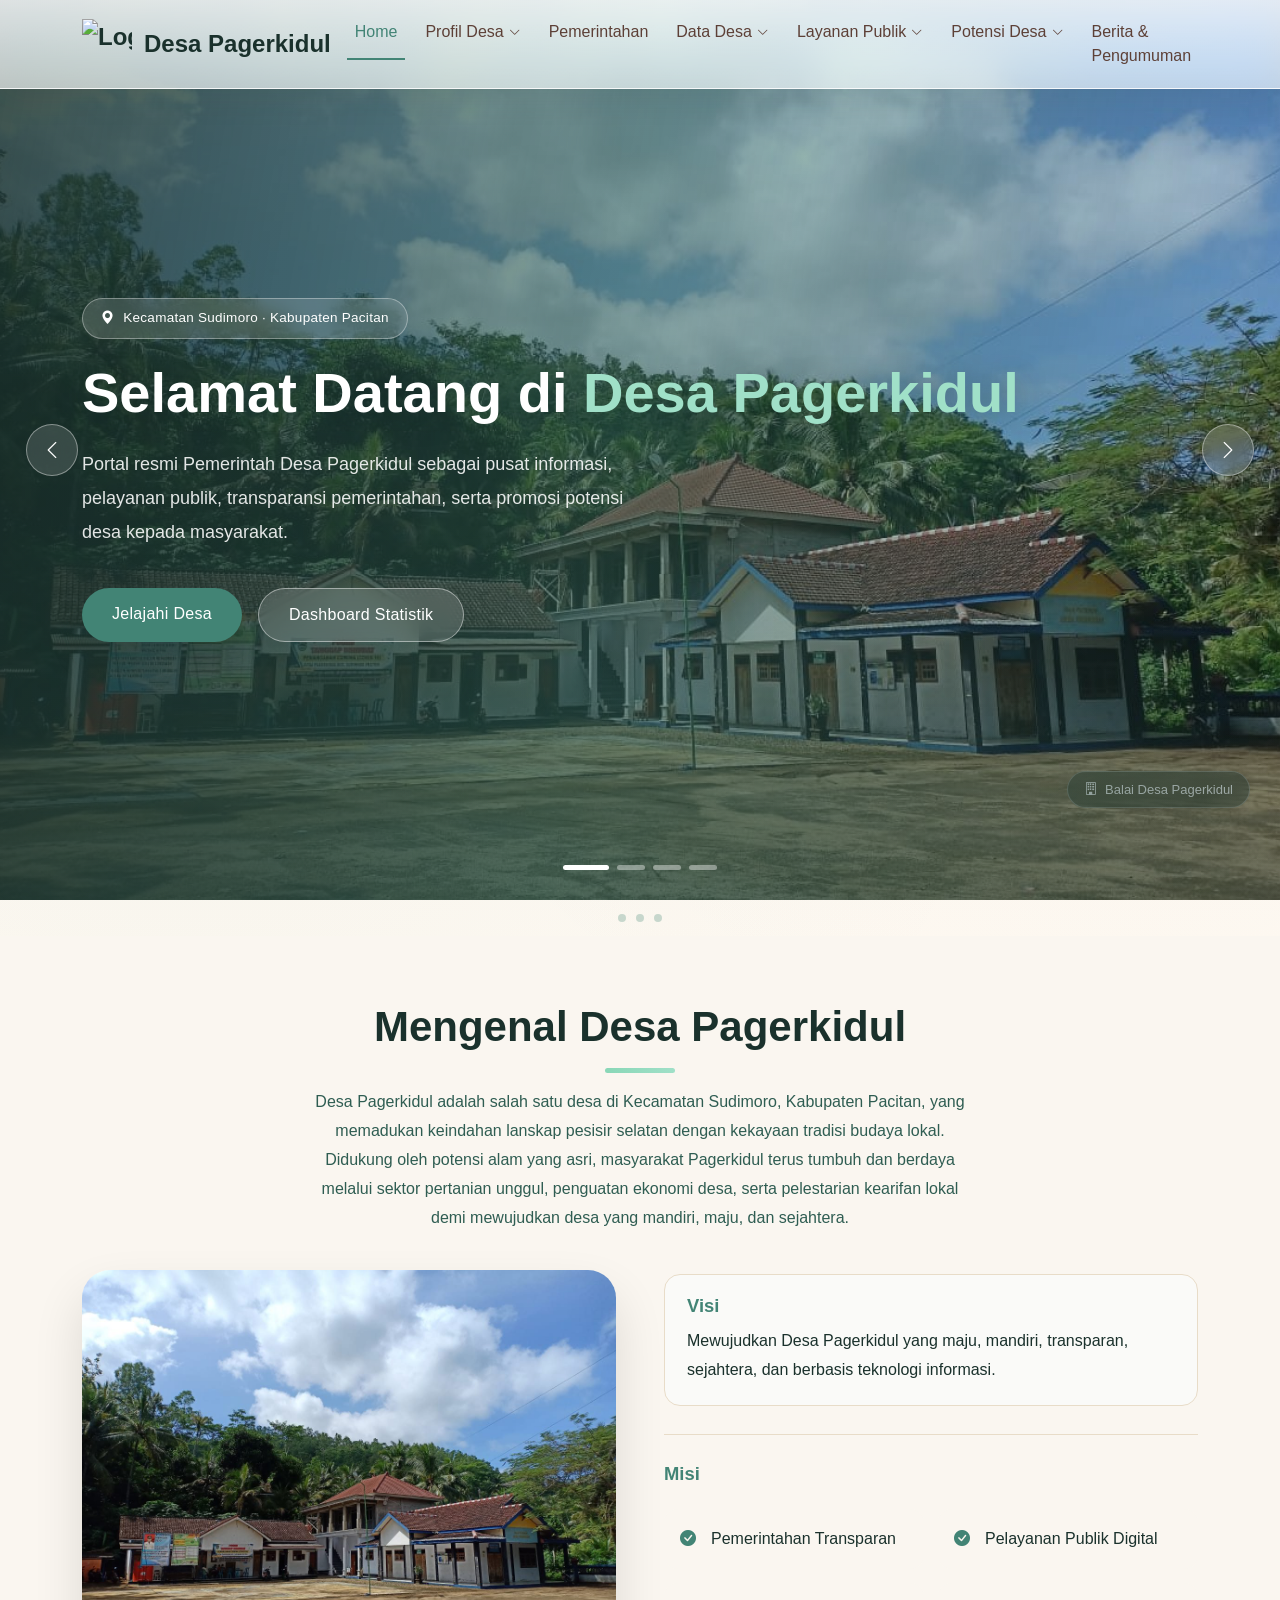
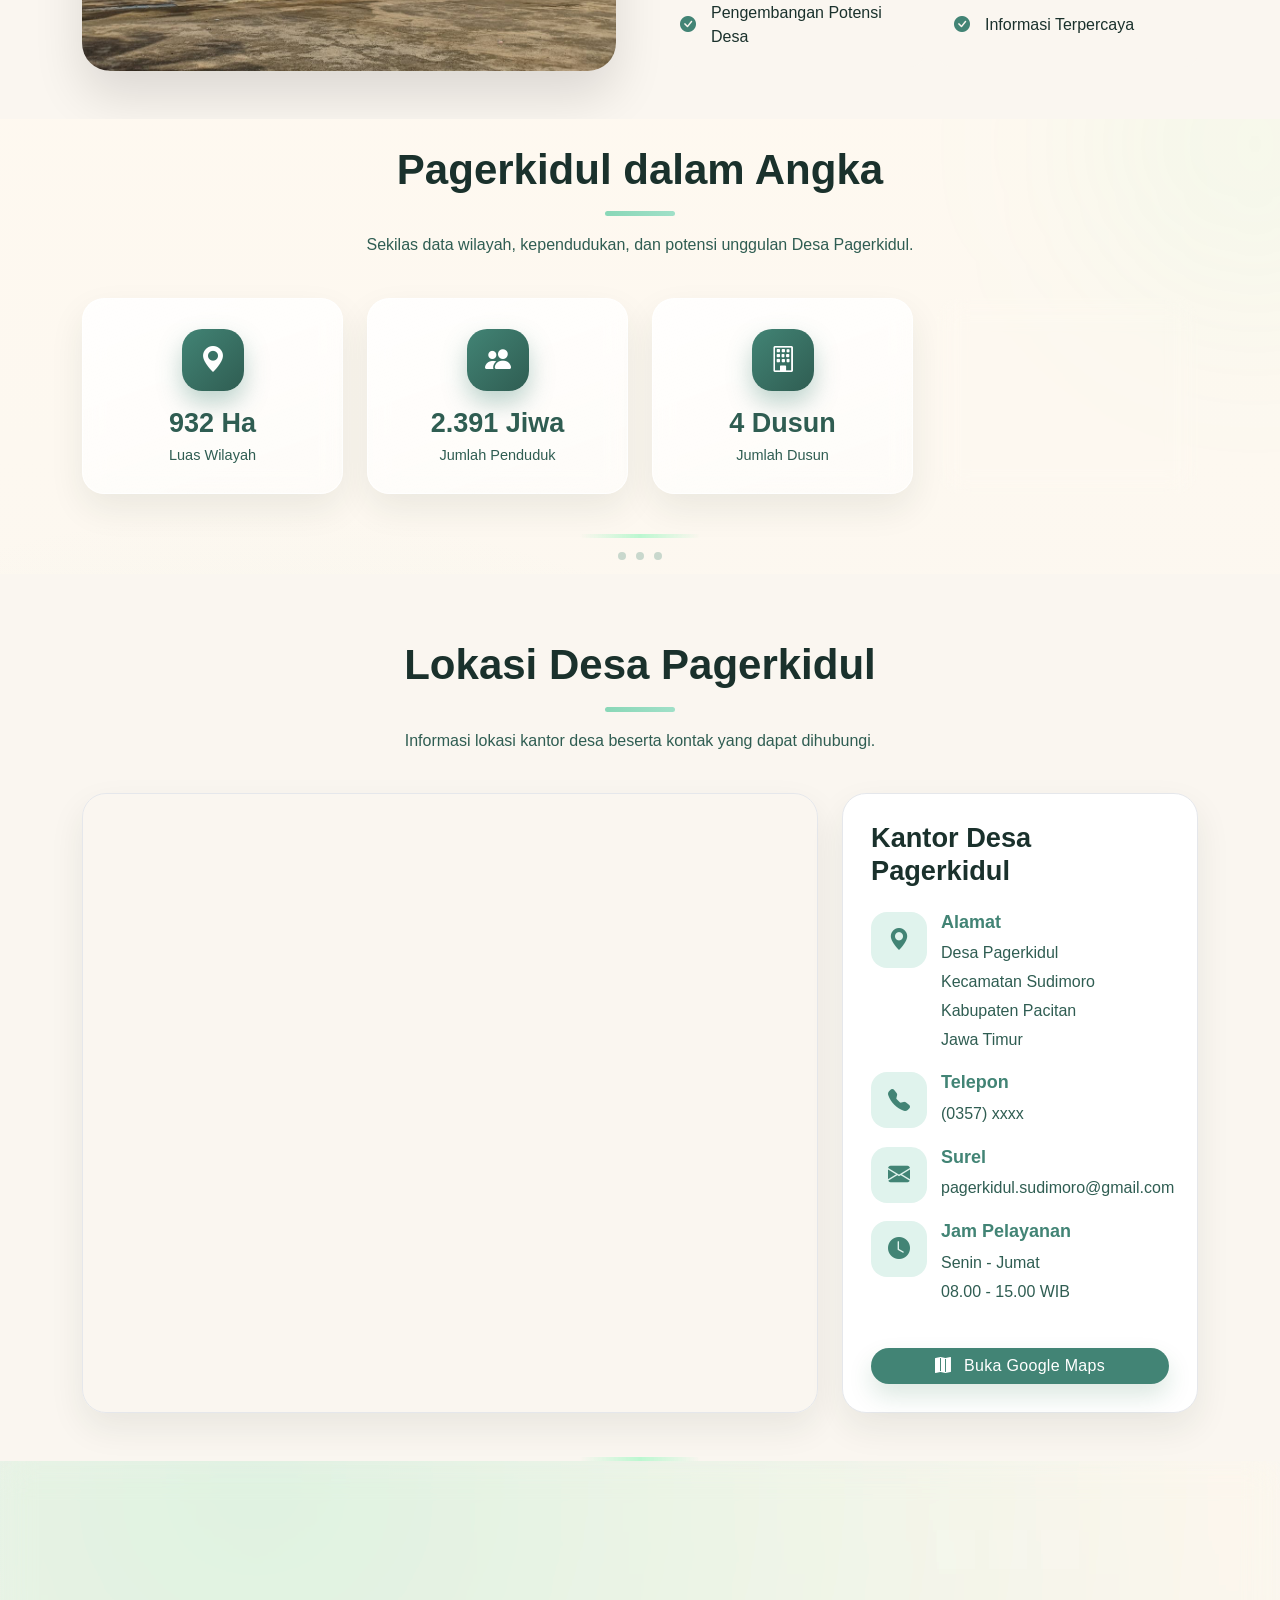
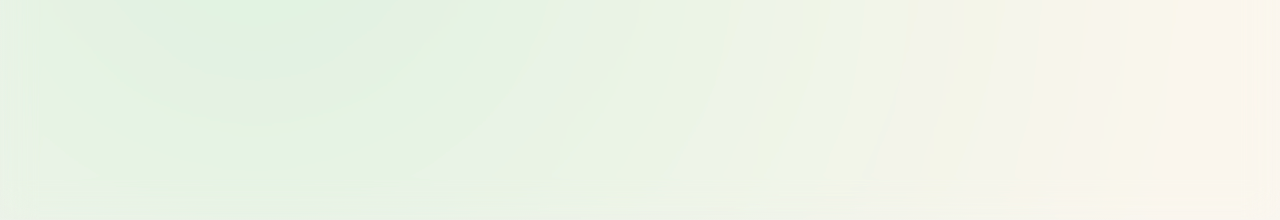
==== commit 2e048b98: "Remove section badges on all pages; Statistik/Potensi/UMKM titles no longer clipped by header" ====
--- a/index.html
+++ b/index.html
@@ -331,11 +331,6 @@
         <div class="container">
 
             <div class="section-title" data-aos="fade-up">
-
-                <span class="section-badge">
-                    <i class="bi bi-pin-map-fill"></i>
-                    Lokasi Desa
-                </span>
 
                 <h2>Lokasi Desa Pagerkidul</h2>
 
--- a/assets/css/style.css
+++ b/assets/css/style.css
@@ -1057,7 +1057,7 @@
 .chief-card {
     max-width: 320px;
     width: 100%;
-    background: #fff;
+    background: #fff url('../images/card-bg-green.jpg') center / cover no-repeat;
     border-radius: 28px;
     padding: 40px 30px;
     text-align: center;
@@ -1069,28 +1069,6 @@
     margin-right: auto;
 }
 
-.chief-card::before,
-.staff-card::before {
-
-    content: "";
-
-    position: absolute;
-
-    top: 0;
-
-    left: 50%;
-
-    transform: translateX(-50%);
-
-    width: 90px;
-
-    height: 6px;
-
-    border-radius: 0 0 10px 10px;
-
-    background: var(--primary);
-
-}
 
 .chief-card:hover {
 
@@ -1144,7 +1122,7 @@
 
 .staff-card {
 
-    background: #fff;
+    background: #fff url('../images/card-bg-green.jpg') center / cover no-repeat;
 
     border-radius: 22px;
 
@@ -1200,9 +1178,19 @@
 
 .staff-card span {
 
-    color: var(--primary);
+    display: inline-block;
+
+    padding: 6px 16px;
+
+    background: #E0F3ED;
+
+    color: #428475;
+
+    border-radius: 999px;
 
     font-weight: 600;
+
+    font-size: .9rem;
 
 }
 
